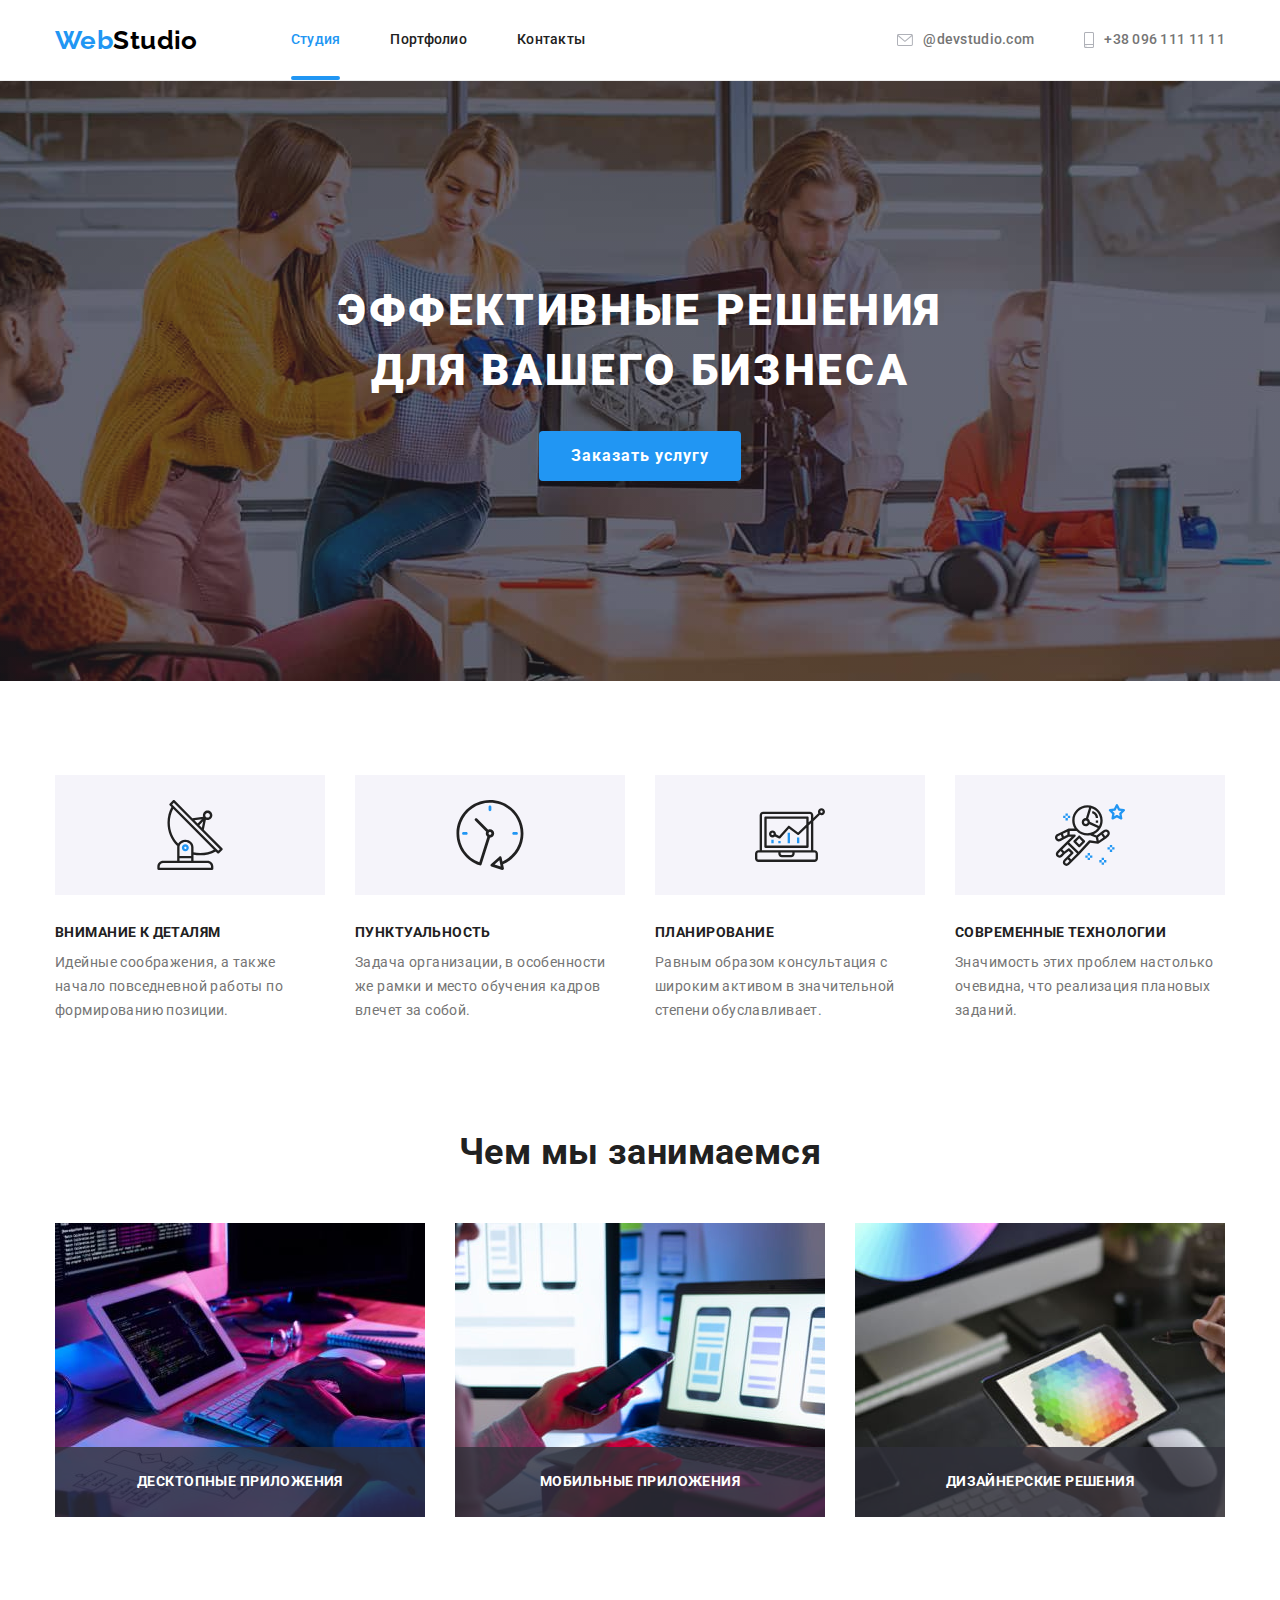
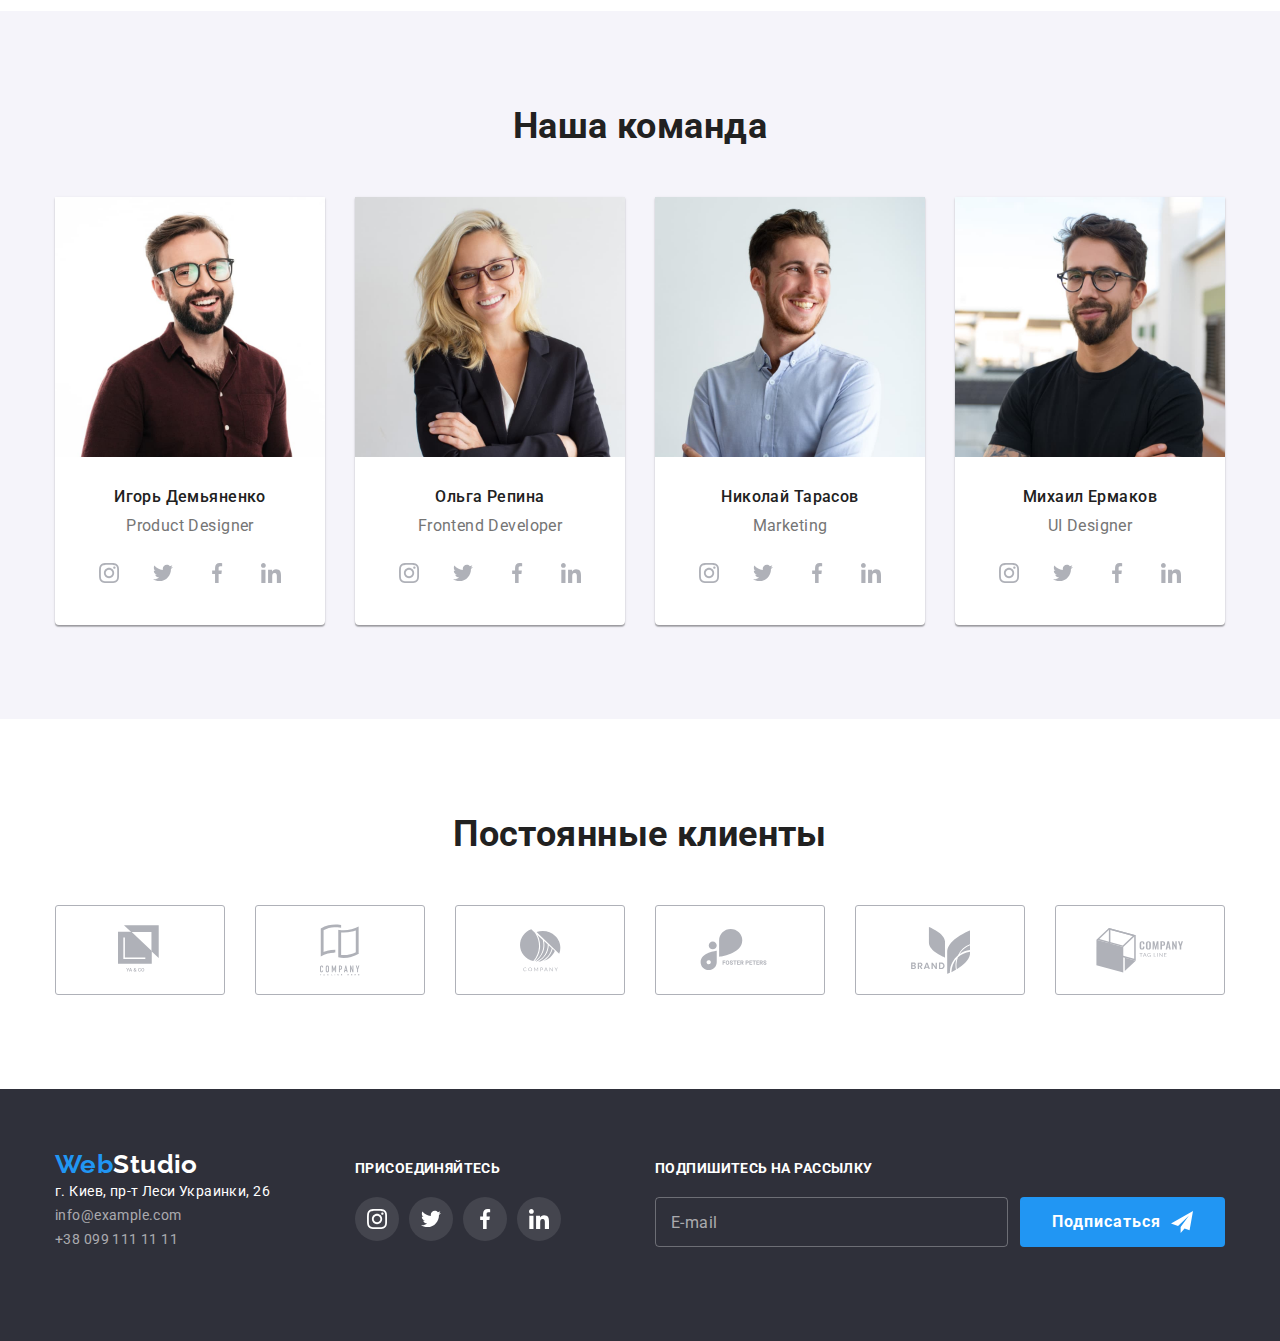
==== index.html @ 6a76e934 "Старт ДЗ-8" ====
<!DOCTYPE html>
<html lang="ru">
  <head>
    <meta charset="UTF-8" />
    <meta http-equiv="X-UA-Compatible" content="IE=edge" />
    <meta name="viewport" content="width=device-width, initial-scale=1.0" />

    <title>Студия</title>
    <link rel="stylesheet" href="https://cdnjs.cloudflare.com/ajax/libs/modern-normalize/1.0.0/modern-normalize.min.css" />
    <link rel="preconnect" href="https://fonts.gstatic.com" />
    <link
      href="https://fonts.googleapis.com/css2?family=Raleway:wght@700&family=Roboto:wght@400;500;700;900&display=swap"
      rel="stylesheet"
    />
    <link rel="stylesheet" href="./css/main.min.css"/>
  </head>
  <body>
    <header class="page-header">
      <div class="container">
        <a href="./" class="link logo page-header__logo"><span class="logo--color">Web</span>Studio</a>
        <nav>
          <ul class="list site-nav">
            <li class="site-nav__item current"><a href="./" class="link site-nav__link">Студия</a></li>
            <li class="site-nav__item"><a href="./portfolio.html" class="link site-nav__link">Портфолио</a></li>
            <li class="site-nav__item"><a href="" class="link site-nav__link">Контакты</a></li>
          </ul>
        </nav>
        <ul class="list address">
          <li class="address__item">
            <a href="mailto:info@devstudio.com" class="link address__link">
              <svg class="address__icon" width="16" height="12">
                <use href="./images/icons.svg#icon-envelope"></use>
              </svg>
              <span>@devstudio.com</span>
            </a>
          </li>
          <li class="address-item">
            <a href="tel:+380961111111" class="link address__link">
              <svg class="address__icon" width="10" height="16">
                <use href="./images/icons.svg#icon-smartphone"></use>
              </svg>
              <span>+38 096 111 11 11</span>
            </a>
          </li>
        </ul>
      </div>
    </header>

    <main>
      <!-- Герой -->
      <section class="hero">
        <div class="hero__overlay">
          <div class="container">
            <div class="hero__content">
              <h1 class="hero__title">Эффективные решения для вашего бизнеса</h1>
              <button type="button" class="btn" data-modal-open>Заказать услугу</button>
            </div>
          </div>
        </div>
      </section>

      <!-- Особенности -->
      <section class="section features">
        <div class="container">
          <h2 class="text-hidden">Особенности</h2>
          <ul class="list grid">
            <li class="features__item grid__item">
              <div class="features__blok">
                <svg width="70" height="70">
                  <use href="./images/icons.svg#icon-antenna"></use>
                </svg>
              </div>
              <h3 class="features__title">Внимание к деталям</h3>
              <p class="features__text">Идейные соображения, а также начало повседневной работы по формированию позиции.</p>
            </li>
            <li class="features__item grid__item">
              <div class="features__blok">
                <svg width="70" height="70">
                  <use href="./images/icons.svg#icon-clock"></use>
                </svg>
              </div>
              <h3 class="features__title">Пунктуальность</h3>
              <p class="features__text">Задача организации, в особенности же рамки и место обучения кадров влечет за собой.</p>
            </li>
            <li class="features__item grid__item">
              <div class="features__blok">
                <svg width="70" height="70">
                  <use href="./images/icons.svg#icon-diagram"></use>
                </svg>
              </div>
              <h3 class="features__title">Планирование</h3>
              <p class="features__text">Равным образом консультация с широким активом в значительной степени обуславливает.</p>
            </li>
            <li class="features__item grid__item">
              <div class="features__blok">
                <svg width="70" height="70">
                  <use href="./images/icons.svg#icon-astronaut"></use>
                </svg>
              </div>
              <h3 class="features__title">Современные технологии</h3>
              <p class="features__text">Значимость этих проблем настолько очевидна, что реализация плановых заданий.</p>
            </li>
          </ul>
        </div>
      </section>

      <!-- Деятельность -->
      <section class="section operation">
        <div class="container">
          <h2 class="title">Чем мы занимаемся</h2>
          <ul class="list grid">
            <li class="operation__item grid__item">
              <div class="operation__blok">
                <img src="./images/about/box1.jpg" alt="Компьютер." width="370" height="294" />
                <p class="operation__caption">Десктопные приложения</p>
              </div>
            </li>
            <li class="operation__item grid__item">
              <div class="operation__blok">
                <img src="./images/about/box2.jpg" alt="Смартфон" width="370" height="294" />
                <p class="operation__caption">Мобильные приложения</p>
              </div>
            </li>
            <li class="operation__item grid__item">
              <div class="operation__blok">
                <img src="./images/about/box3.jpg" alt="Планшет" width="370" height="294" />
                <p class="operation__caption">Дизайнерские решения</p>
              </div>
            </li>
          </ul>
        </div>
      </section>

      <!-- Наша команда -->
      <section class="section team">
        <div class="container">
          <h2 class="title">Наша команда</h2>
          <ul class="list grid">
            <li class="team__item grid__item">
              <img src="./images/photo/img1.jpg" class="team__img" alt="Дизайнер продукта" width="270" height="260" />
              <h3 class="team__name">Игорь Демьяненко</h3>
              <p class="team__text">Product Designer</p>
              <ul class="team-social__list list">
                <li>
                  <a href="" class="team-social__link">
                    <svg class="team-social__icon" width="20" height="20">
                      <use href="./images/icons.svg#icon-instagram"></use>
                    </svg>
                  </a>
                </li>
                <li>
                  <a href="" class="team-social__link">
                    <svg class="team-social__icon" width="20" height="20">
                      <use href="./images/icons.svg#icon-twitter"></use>
                    </svg>
                  </a>
                </li>
                <li>
                  <a href="" class="team-social__link">
                    <svg class="team-social__icon" width="20" height="20">
                      <use href="./images/icons.svg#icon-facebook"></use>
                    </svg>
                  </a>
                </li>
                <li>
                  <a href="" class="team-social__link">
                    <svg class="team-social__icon" width="20" height="20">
                      <use href="./images/icons.svg#icon-linkedin"></use>
                    </svg>
                  </a>
                </li>
              </ul>
            </li>
            <li class="team__item grid__item">
              <img src="./images/photo/img2.jpg" class="team__img" alt="Разработчик" width="270" height="260" />
              <h3 class="team__name">Ольга Репина</h3>
              <p class="team__text">Frontend Developer</p>
              <ul class="team-social__list list">
                <li>
                  <a href="" class="team-social__link">
                    <svg class="team-social__icon" width="20" height="20">
                      <use href="./images/icons.svg#icon-instagram"></use>
                    </svg>
                  </a>
                </li>
                <li>
                  <a href="" class="team-social__link">
                    <svg class="team-social__icon" width="20" height="20">
                      <use href="./images/icons.svg#icon-twitter"></use>
                    </svg>
                  </a>
                </li>
                <li>
                  <a href="" class="team-social__link">
                    <svg class="team-social__icon" width="20" height="20">
                      <use href="./images/icons.svg#icon-facebook"></use>
                    </svg>
                  </a>
                </li>
                <li>
                  <a href="" class="team-social__link">
                    <svg class="team-social__icon" width="20" height="20">
                      <use href="./images/icons.svg#icon-linkedin"></use>
                    </svg>
                  </a>
                </li>
              </ul>
            </li>
            <li class="team__item grid__item">
              <img src="./images/photo/img3.jpg" class="team__img" alt="Маркетолог" width="270" height="260" />
              <h3 class="team__name">Николай Тарасов</h3>
              <p class="team__text">Marketing</p>
              <ul class="team-social__list list">
                <li>
                  <a href="" class="team-social__link">
                    <svg class="team-social__icon" width="20" height="20">
                      <use href="./images/icons.svg#icon-instagram"></use>
                    </svg>
                  </a>
                </li>
                <li>
                  <a href="" class="team-social__link">
                    <svg class="team-social__icon" width="20" height="20">
                      <use href="./images/icons.svg#icon-twitter"></use>
                    </svg>
                  </a>
                </li>
                <li>
                  <a href="" class="team-social__link">
                    <svg class="team-social__icon" width="20" height="20">
                      <use href="./images/icons.svg#icon-facebook"></use>
                    </svg>
                  </a>
                </li>
                <li>
                  <a href="" class="team-social__link">
                    <svg class="team-social__icon" width="20" height="20">
                      <use href="./images/icons.svg#icon-linkedin"></use>
                    </svg>
                  </a>
                </li>
              </ul>
            </li>
            <li class="team__item grid__item">
              <img src="./images/photo/img4.jpg" class="team__img" alt="Конструктор пользовательского интерфейса" width="270" height="260" />
              <h3 class="team__name">Михаил Ермаков</h3>
              <p class="team__text">UI Designer</p>
              <ul class="team-social__list list">
                <li>
                  <a href="" class="team-social__link">
                    <svg class="team-social__icon" width="20" height="20">
                      <use href="./images/icons.svg#icon-instagram"></use>
                    </svg>
                  </a>
                </li>
                <li>
                  <a href="" class="team-social__link">
                    <svg class="team-social__icon" width="20" height="20">
                      <use href="./images/icons.svg#icon-twitter"></use>
                    </svg>
                  </a>
                </li>
                <li>
                  <a href="" class="team-social__link">
                    <svg class="team-social__icon" width="20" height="20">
                      <use href="./images/icons.svg#icon-facebook"></use>
                    </svg>
                  </a>
                </li>
                <li>
                  <a href="" class="team-social__link">
                    <svg class="team-social__icon" width="20" height="20">
                      <use href="./images/icons.svg#icon-linkedin"></use>
                    </svg>
                  </a>
                </li>
              </ul>
            </li>
          </ul>
        </div>
      </section>
    </main>

    <section class="section client">
      <div class="container">
        <h2 class="title">Постоянные клиенты</h2>
        <ul class="list grid">
          <li class="client__item grid__item">
            <a href="" class="link client__link">
              <svg class="client__icon" width="45" height="50">
                <use href="./images/icons.svg#icon-logo1"></use>
              </svg>
            </a>
          </li>
          <li class="client__item grid__item">
            <a href="" class="link client__link">
              <svg class="client__icon" width="40" height="52">
                <use href="./images/icons.svg#icon-logo2"></use>
              </svg>
            </a>
          </li>
          <li class="client__item grid__item">
            <a href="" class="link client__link">
              <svg class="client__icon" width="41" height="43">
                <use href="./images/icons.svg#icon-logo3"></use>
              </svg>
            </a>
          </li>
          <li class="client__item grid__item">
            <a href="" class="link client__link">
              <svg class="client__icon" width="80" height="42">
                <use href="./images/icons.svg#icon-logo4"></use>
              </svg>
            </a>
          </li>
          <li class="client__item grid__item">
            <a href="" class="link client__link">
              <svg class="client__icon" width="59" height="47">
                <use href="./images/icons.svg#icon-logo5"></use>
              </svg>
            </a>
          </li>
          <li class="client__item grid__item">
            <a href="" class="link client__link">
              <svg class="client__icon" width="88" height="45">
                <use href="./images/icons.svg#icon-logo6"></use>
              </svg>
            </a>
          </li>
        </ul>
      </div>
    </section>

    <footer class="page-footer">
      <div class="container">
        <div class="requisites">
          <a href="./" class="link logo page-footer__logo"><span class="logo--color">Web</span>Studio</a>
          <address>
            <ul class="list">
              <li>
                <a href="https://goo.gl/maps/fyFfX9XR5Mxzys699" class="link requisites__link" target="_blank" rel="noreferrer noopener"
                  >г. Киев, пр-т Леси Украинки, 26
                </a>
              </li>
              <li><a href="mailto:info@example.com" class="link contacts-link">info@example.com</a></li>
              <li><a href="tel:+380991111111" class="link contacts-link">+38 099 111 11 11</a></li>
            </ul>
          </address>
        </div>

        <div class="social">
          <p class="page-footer__title">присоединяйтесь</p>
          <ul class="social__list list">
            <li class="social__item">
              <a href="" class="social__link">
                <svg class="social__icon" width="20" height="20">
                  <use href="./images/icons.svg#icon-instagram"></use>
                </svg>
              </a>
            </li>
            <li class="social__item">
              <a href="" class="social__link">
                <svg class="social__icon" width="20" height="20">
                  <use href="./images/icons.svg#icon-twitter"></use>
                </svg>
              </a>
            </li>
            <li class="social__item">
              <a href="" class="social__link">
                <svg class="social__icon" width="20" height="20">
                  <use href="./images/icons.svg#icon-facebook"></use>
                </svg>
              </a>
            </li>
            <li class="social__item">
              <a href="" class="social__link">
                <svg class="social__icon" width="20" height="20">
                  <use href="./images/icons.svg#icon-linkedin"></use>
                </svg>
              </a>
            </li>
          </ul>
        </div>

        <div class="mailing__blok">
          <p class="page-footer__title">Подпишитесь на рассылку</p>
          <form class="mailing__form">
            <input type="email" class="filed-mail" name="mailing_mail" placeholder="E-mail" required />
            <button type="submit" class="btn">
              <span>Подписаться</span>
              <svg class="mailing__icon" width="24" height="24">
                <use href="./images/icons.svg#icon-send"></use>
              </svg>
            </button>
          </form>
        </div>
      </div>
    </footer>

    <!-- modal window -->
    <div class="backdrop is-hidden" data-modal>
      <div class="order-modal">
        <button type="button" class="close-btn" data-modal-close aria-label="кнопка закрыть окно">
          <svg class="close-btn__icon" width="18" height="18">
            <use href="./images/icons.svg#icon-close"></use>
          </svg>
        </button>
        <form class="user-data-form">
          <p class="order-modal__title">Оставьте свои данные, мы вам перезвоним</p>
          <div class="order-modal__filed">
            <label for="user_name">Имя</label>
            <input type="text" id="user_name" name="user_name" />
            <svg class="order-modal__icon" width="18" height="18">
              <use href="./images/icons.svg#icon-person"></use>
            </svg>
          </div>

          <div class="order-modal__filed">
            <label for="user_tel">Телефон</label>
            <input type="tel" id="user_tel" name="user_tel" required />
            <svg class="order-modal__icon" width="18" height="18">
              <use href="./images/icons.svg#icon-phone"></use>
            </svg>
          </div>

          <div class="order-modal__filed">
            <label for="user_mail">Почта</label>
            <input type="email" id="user_mail" name="user_mail" />
            <svg class="order-modal__icon" width="18" height="18">
              <use href="./images/icons.svg#icon-email"></use>
            </svg>
          </div>

          <div class="order-modal__filed">
            <label for="comment">Комментарий</label>
            <textarea class="order-modal__comment" name="comment" placeholder="Введите текст" id="comment" cols="" rows="5"></textarea>
          </div>

          <div class="order-modal__check">
            <label>
              <input type="checkbox" class="order-modal_checkbox" name="pact" />
              <span class="check-icon"></span>
              Соглашаюсь с рассылкой и принимаю <a href="javascript:void(0)" class="accord">Условия договора</a>
            </label>
          </div>

          <button type="submit" class="btn">Отправить</button>
        </form>
      </div>
    </div>

    <script src="./js/modal.js"></script>
    <script src="./js/submit-user-data.js"></script>
  </body>
</html>
---- css/main.min.css ----
:root{--grid-item: 1;--timing-function: cubic-bezier(0.4, 0, 0.2, 1)}h1,h2,h3,h4,h5,h6,p{margin-top:0}img{display:block;max-width:100%;height:auto}body{font-family:Roboto,sans-serif;font-size:14px;background-color:white;color:#212121;letter-spacing:0.03em}textarea{resize:none}.link{font-style:normal;text-decoration:none}.list{list-style:none;margin:0;padding:0}.container{width:1200px;padding:0 15px;margin:0 auto}.section{padding:94px 0}.title{font-weight:700;font-size:36px;line-height:1.17;text-align:center;margin-bottom:50px}.text-hidden{position:absolute !important;clip:rect(1px 1px 1px 1px);clip:rect(1px, 1px, 1px, 1px);padding:0 !important;border:0 !important;height:1px !important;width:1px !important;overflow:hidden}.logo{font-family:Raleway;font-weight:700;font-size:26px;line-height:1.19}.logo--color{color:#2196f3}.grid{display:-webkit-box;display:-ms-flexbox;display:flex;-ms-flex-wrap:wrap;flex-wrap:wrap;margin-left:-30px;margin-top:-30px}.grid__item{-ms-flex-preferred-size:calc((100% - 30px * var(--grid-item)) / var(--grid-item));flex-basis:calc((100% - 30px * var(--grid-item)) / var(--grid-item));margin-left:30px;margin-top:30px}.btn{min-width:200px;font-family:inherit;font-weight:700;font-size:16px;line-height:1.87;-webkit-box-align:center;-ms-flex-align:center;align-items:center;letter-spacing:0.06em;color:white;padding:10px 32px;background:#2196f3;border-radius:4px;border:none;-webkit-transition-property:background-color, cursor;transition-property:background-color, cursor;-webkit-transition-duration:250ms;transition-duration:250ms;-webkit-transition-timing-function:var(--timing-function);transition-timing-function:var(--timing-function)}.btn:hover{background-color:#188ce8;cursor:pointer}.page-header{display:-webkit-box;display:-ms-flexbox;display:flex;border-bottom:1px solid #ececec}.page-header .container{display:-webkit-box;display:-ms-flexbox;display:flex;-webkit-box-pack:start;-ms-flex-pack:start;justify-content:flex-start;-webkit-box-align:center;-ms-flex-align:center;align-items:center}.page-header__logo{color:black}.site-nav{display:-webkit-box;display:-ms-flexbox;display:flex;-webkit-box-align:center;-ms-flex-align:center;align-items:center;margin-left:93px;height:80px}.site-nav .site-nav__item:not(:last-child){margin-right:50px}.site-nav__link{display:block;padding-top:7px;padding-bottom:7px;font-weight:500;line-height:1.14;letter-spacing:0.02em;color:inherit;-webkit-transition-property:color;transition-property:color;-webkit-transition-duration:250ms;transition-duration:250ms;-webkit-transition-timing-function:var(--timing-function);transition-timing-function:var(--timing-function)}.site-nav__link:hover,.site-nav__link:focus{color:#2196f3}.current{display:-webkit-box;display:-ms-flexbox;display:flex;-webkit-box-orient:vertical;-webkit-box-direction:normal;-ms-flex-direction:column;flex-direction:column;-webkit-box-pack:center;-ms-flex-pack:center;justify-content:center;position:relative;color:#2196f3;height:100%}.current::after{content:'';position:absolute;bottom:0;height:4px;width:100%;border:solid 2px #2196f3;border-radius:2px}.address{display:-webkit-box;display:-ms-flexbox;display:flex;margin-left:auto}.address__item:not(:last-child){margin-right:50px}.address__link{display:-webkit-box;display:-ms-flexbox;display:flex;-webkit-box-align:center;-ms-flex-align:center;align-items:center;padding-top:7px;padding-bottom:7px;color:#757575;font-weight:500;line-height:1.14;letter-spacing:0.02em;-webkit-transition-property:color;transition-property:color;-webkit-transition-duration:250ms;transition-duration:250ms;-webkit-transition-timing-function:var(--timing-function);transition-timing-function:var(--timing-function)}.address__link:hover,.address__link:focus{color:#2196f3}.address__icon{margin-right:10px;fill:#afb1b8;-webkit-transition-property:fill;transition-property:fill;-webkit-transition-duration:250ms;transition-duration:250ms;-webkit-transition-timing-function:var(--timing-function);transition-timing-function:var(--timing-function)}.address__link:hover .address__icon,.address__link:focus .address__icon{fill:#2196f3}.page-footer{background-color:#2f303a;height:252px}.page-footer .container{display:-webkit-box;display:-ms-flexbox;display:flex;-webkit-box-pack:justify;-ms-flex-pack:justify;justify-content:space-between}.page-footer__logo{color:white;margin-bottom:20px}.page-footer__title{font-weight:bold;font-size:14px;line-height:1.14;text-transform:uppercase;margin-bottom:20px;color:#ffffff}.requisites{padding-top:60px;width:calc((50% - 45px) / 2)}.requisites__link{line-height:1.71;color:white;-webkit-transition-property:color;transition-property:color;-webkit-transition-duration:250ms;transition-duration:250ms;-webkit-transition-timing-function:var(--timing-function);transition-timing-function:var(--timing-function)}.requisites__link:hover,.requisites__link:focus{color:#2196f3}.contacts-link{line-height:1.71;color:rgba(255,255,255,0.6);margin-top:9px;-webkit-transition-property:color;transition-property:color;-webkit-transition-duration:250ms;transition-duration:250ms;-webkit-transition-timing-function:var(--timing-function);transition-timing-function:var(--timing-function)}.contacts-link:hover,.contacts-link:focus{color:#2196f3}.social{padding-top:72px;width:calc((50% - 45px) / 2)}.social__list{display:-webkit-box;display:-ms-flexbox;display:flex}.social__list .social__item:not(:last-child){margin-right:10px}.social__link{display:-webkit-box;display:-ms-flexbox;display:flex;-webkit-box-pack:center;-ms-flex-pack:center;justify-content:center;-webkit-box-align:center;-ms-flex-align:center;align-items:center;width:44px;height:44px;background-color:rgba(255,255,255,0.1);background-repeat:no-repeat;background-position:center;border-radius:50%;-webkit-transition-property:background-color;transition-property:background-color;-webkit-transition-duration:250ms;transition-duration:250ms;-webkit-transition-timing-function:var(--timing-function);transition-timing-function:var(--timing-function)}.social__link:hover,.social__link:focus{background-color:#2196f3}.social__icon{fill:white}.mailing__blok{padding-top:72px;width:calc(50% - 15px)}.filed-mail{width:358px;height:50px;margin-right:12px;background-color:var(--bgc-dark);color:white;padding:15px;font-size:16px;line-height:1.25;letter-spacing:0.03em;border:1px solid rgba(255,255,255,0.3);border-radius:4px}.filed-mail::-webkit-input-placeholder{padding-top:15px;padding-bottom:15px;font-size:16px;line-height:1.25;letter-spacing:0.03em;color:rgba(255,255,255,0.6)}.filed-mail:-ms-input-placeholder{padding-top:15px;padding-bottom:15px;font-size:16px;line-height:1.25;letter-spacing:0.03em;color:rgba(255,255,255,0.6)}.filed-mail::-ms-input-placeholder{padding-top:15px;padding-bottom:15px;font-size:16px;line-height:1.25;letter-spacing:0.03em;color:rgba(255,255,255,0.6)}.filed-mail::placeholder{padding-top:15px;padding-bottom:15px;font-size:16px;line-height:1.25;letter-spacing:0.03em;color:rgba(255,255,255,0.6)}.mailing__form{display:-webkit-box;display:-ms-flexbox;display:flex;-webkit-box-orient:horizontal;-webkit-box-direction:normal;-ms-flex-direction:row;flex-direction:row}.mailing__form button{display:-webkit-box;display:-ms-flexbox;display:flex;-webkit-box-align:center;-ms-flex-align:center;align-items:center}.mailing__icon{margin-left:10px}.hero{text-align:center;background-color:#afb1b8;background-image:-webkit-gradient(linear, left top, right top, from(rgba(47,48,58,0.4)), to(rgba(47,48,58,0.4)));background-image:linear-gradient(to right, rgba(47,48,58,0.4), rgba(47,48,58,0.4))}.hero__overlay{display:-webkit-box;display:-ms-flexbox;display:flex;-webkit-box-align:center;-ms-flex-align:center;align-items:center;max-width:1600px;height:600px;margin-left:auto;margin-right:auto;background-image:-webkit-gradient(linear, left top, right top, from(rgba(47,48,58,0.4)), to(rgba(47,48,58,0.4))),url(../images/bg/hero-bg.jpg);background-image:linear-gradient(to right, rgba(47,48,58,0.4), rgba(47,48,58,0.4)),url(../images/bg/hero-bg.jpg);background-repeat:no-repeat;background-position:center;background-size:cover}.hero__overlay .container{display:-webkit-box;display:-ms-flexbox;display:flex;-webkit-box-pack:center;-ms-flex-pack:center;justify-content:center}.hero__content{width:calc(100% / 12 * 7)}.hero__title{margin-top:0;margin-bottom:30px;font-weight:900;font-size:44px;line-height:1.36;letter-spacing:0.06em;text-transform:uppercase;color:white}.backdrop{position:fixed;top:0;left:0;opacity:1;width:100vw;height:100vh;background-color:rgba(0,0,0,0.2);-webkit-transition-property:opacity;transition-property:opacity;-webkit-transition-duration:300ms;transition-duration:300ms;-webkit-transition-timing-function:linear;transition-timing-function:linear}.order-modal{position:absolute;top:50%;left:50%;min-width:528px;min-height:581px;-webkit-transform:scale(1) translate(-50%, -50%);transform:scale(1) translate(-50%, -50%);background-color:white;-webkit-box-shadow:0px 1px 3px rgba(0,0,0,0.12),0px 1px 1px rgba(0,0,0,0.14),0px 2px 1px rgba(0,0,0,0.2);box-shadow:0px 1px 3px rgba(0,0,0,0.12),0px 1px 1px rgba(0,0,0,0.14),0px 2px 1px rgba(0,0,0,0.2);border-radius:4px;-webkit-transition-property:-webkit-transform;transition-property:-webkit-transform;transition-property:transform;transition-property:transform, -webkit-transform;-webkit-transition-duration:300ms;transition-duration:300ms;-webkit-transition-timing-function:linear;transition-timing-function:linear}.is-hidden{opacity:0;pointer-events:none;-webkit-transition-property:opacity;transition-property:opacity;-webkit-transition-duration:300ms;transition-duration:300ms;-webkit-transition-timing-function:linear;transition-timing-function:linear}.is-hidden .order-modal{-webkit-transform:scale(0);transform:scale(0);-webkit-transition-property:-webkit-transform;transition-property:-webkit-transform;transition-property:transform;transition-property:transform, -webkit-transform;-webkit-transition-duration:300ms;transition-duration:300ms;-webkit-transition-timing-function:linear;transition-timing-function:linear}.close-btn{display:-webkit-box;display:-ms-flexbox;display:flex;-webkit-box-pack:center;-ms-flex-pack:center;justify-content:center;-webkit-box-align:center;-ms-flex-align:center;align-items:center;position:absolute;top:8px;right:8px;width:30px;height:30px;padding:0;background-color:white;border:1px solid rgba(0,0,0,0.1);border-radius:50%;-webkit-transition-property:border-color;transition-property:border-color;-webkit-transition-duration:250ms;transition-duration:250ms;-webkit-transition-timing-function:var(--timing-function);transition-timing-function:var(--timing-function)}.close-btn{display:-webkit-box;display:-ms-flexbox;display:flex;-webkit-box-pack:center;-ms-flex-pack:center;justify-content:center;-webkit-box-align:center;-ms-flex-align:center;align-items:center;position:absolute;top:8px;right:8px;width:30px;height:30px;padding:0;background-color:white;border:1px solid rgba(0,0,0,0.1);border-radius:50%;-webkit-transition-property:border-color;transition-property:border-color;-webkit-transition-duration:250ms;transition-duration:250ms;-webkit-transition-timing-function:var(--timing-function);transition-timing-function:var(--timing-function)}.close-btn:hover .close-btn__icon{fill:#2196f3}.user-data-form{display:-webkit-inline-box;display:-ms-inline-flexbox;display:inline-flex;-webkit-box-orient:vertical;-webkit-box-direction:normal;-ms-flex-direction:column;flex-direction:column;padding:40px}.user-data-form label{font-size:12px;line-height:1.16;letter-spacing:0.01em;color:#757575}.order-modal__title{font-weight:700;font-size:20px;line-height:1.15;text-align:center;letter-spacing:0.03em;margin-bottom:12px}.order-modal__icon{position:absolute;left:12px;bottom:11px;-webkit-transition-property:fill;transition-property:fill;-webkit-transition-duration:250ms;transition-duration:250ms;-webkit-transition-timing-function:var(--timing-function);transition-timing-function:var(--timing-function)}.order-modal__filed{display:-webkit-box;display:-ms-flexbox;display:flex;-webkit-box-orient:vertical;-webkit-box-direction:normal;-ms-flex-direction:column;flex-direction:column;position:relative;margin-bottom:10px}.order-modal__filed label{margin-bottom:4px}.order-modal__filed input{display:-webkit-box;display:-ms-flexbox;display:flex;-webkit-box-align:center;-ms-flex-align:center;align-items:center;height:40px;padding-left:42px;font-size:16px;line-height:1.25;letter-spacing:0.03em;border:1px solid rgba(33,33,33,0.2);border-radius:4px;-webkit-transition-property:border;transition-property:border;-webkit-transition-duration:250ms;transition-duration:250ms;-webkit-transition-timing-function:var(--timing-function);transition-timing-function:var(--timing-function)}.order-modal__filed input:focus{border-color:#2196f3;outline:none}.order-modal__comment{padding:12px 16px;font-size:16px;line-height:1.25;letter-spacing:0.03em;border:1px solid rgba(33,33,33,0.2);border-radius:4px}.order-modal__comment:focus{border-color:#2196f3;outline:none}.order-modal__comment::-webkit-input-placeholder{font-size:14px;line-height:1.14;letter-spacing:0.01em;color:rgba(117,117,117,0.5)}.order-modal__comment:-ms-input-placeholder{font-size:14px;line-height:1.14;letter-spacing:0.01em;color:rgba(117,117,117,0.5)}.order-modal__comment::-ms-input-placeholder{font-size:14px;line-height:1.14;letter-spacing:0.01em;color:rgba(117,117,117,0.5)}.order-modal__comment::placeholder{font-size:14px;line-height:1.14;letter-spacing:0.01em;color:rgba(117,117,117,0.5)}.user-data-form input:focus+.order-modal__icon{fill:#2196f3}.order-modal__check label{display:-webkit-box;display:-ms-flexbox;display:flex;-webkit-box-align:center;-ms-flex-align:center;align-items:center;-webkit-box-pack:center;-ms-flex-pack:center;justify-content:center;font-size:14px;line-height:1.71;letter-spacing:0.03em}.order-modal_checkbox{appearance:none;-webkit-appearance:none;-moz-appearance:none;position:absolute}.check-icon{display:inline-block;width:16px;height:15px;margin-right:8px;border:2px solid #212121;border-radius:2px;background-color:white;background-image:url();-webkit-transition-property:border, background-color, background-image;transition-property:border, background-color, background-image;-webkit-transition-duration:250ms;transition-duration:250ms;-webkit-transition-timing-function:var(--timing-function);transition-timing-function:var(--timing-function)}.order-modal_checkbox:checked+.check-icon{border:none;background-color:#2196f3;background-image:url(../images/icons/check.svg)}.accord{margin-left:4px;color:#2196f3}.user-data-form .btn{margin-left:auto;margin-right:auto}.features__item{--grid-item: 4}.features__blok{display:-webkit-box;display:-ms-flexbox;display:flex;-webkit-box-pack:center;-ms-flex-pack:center;justify-content:center;-webkit-box-align:center;-ms-flex-align:center;align-items:center;height:120px;margin-bottom:30px;background-color:#f5f4fa}.features__title{font-weight:700;font-size:14px;line-height:1.14;text-transform:uppercase;margin-bottom:10px}.features__text{line-height:1.71;color:#757575}.section.features{padding-bottom:0}.operation__item{--grid-item: 3}.operation__blok{position:relative}.operation__caption{width:100%;height:70px;position:absolute;bottom:0;margin-bottom:0;display:-webkit-box;display:-ms-flexbox;display:flex;-webkit-box-pack:center;-ms-flex-pack:center;justify-content:center;-webkit-box-align:center;-ms-flex-align:center;align-items:center;background-color:rgba(47,48,58,0.8);font-weight:700;font-size:14px;line-height:1.14;letter-spacing:0.03em;text-transform:uppercase;color:white}.team{background-color:#f5f4fa}.team__item{--grid-item: 4;text-align:center;padding-bottom:30px;background-color:white;-webkit-box-shadow:0px 1px 3px rgba(0,0,0,0.12),0px 1px 1px rgba(0,0,0,0.14),0px 2px 1px rgba(0,0,0,0.2);box-shadow:0px 1px 3px rgba(0,0,0,0.12),0px 1px 1px rgba(0,0,0,0.14),0px 2px 1px rgba(0,0,0,0.2);border-radius:0px 0px 4px 4px}.team__img{margin-bottom:30px}.team__name{font-weight:500;font-size:16px;line-height:1.19;margin-bottom:10px}.team__text{font-size:16px;line-height:1.19;color:#757575;margin-bottom:16px}.team-social__list{display:-webkit-box;display:-ms-flexbox;display:flex;-webkit-box-pack:justify;-ms-flex-pack:justify;justify-content:space-between;padding-left:32px;padding-right:32px}.team-social__link{display:-webkit-box;display:-ms-flexbox;display:flex;-webkit-box-pack:center;-ms-flex-pack:center;justify-content:center;-webkit-box-align:center;-ms-flex-align:center;align-items:center;width:44px;height:44px;border-radius:50%;-webkit-transition-property:background-color;transition-property:background-color;-webkit-transition-duration:250ms;transition-duration:250ms;-webkit-transition-timing-function:var(--timing-function);transition-timing-function:var(--timing-function)}.team-social__link:hover,.team-social__link:focus{background-color:#2196f3}.team-social__icon{fill:#afb1b8;-webkit-transition-property:fill;transition-property:fill;-webkit-transition-duration:250ms;transition-duration:250ms;-webkit-transition-timing-function:var(--timing-function);transition-timing-function:var(--timing-function)}.team-social__link:hover .team-social__icon,.team-social__link:focus .team-social__icon{fill:white}.client__item{--grid-item: 6}.client__link{display:-webkit-box;display:-ms-flexbox;display:flex;-webkit-box-pack:center;-ms-flex-pack:center;justify-content:center;-webkit-box-align:center;-ms-flex-align:center;align-items:center;width:170px;height:90px;border:1px solid #afb1b8;border-radius:3px;-webkit-transition-property:border-color;transition-property:border-color;-webkit-transition-duration:250ms;transition-duration:250ms;-webkit-transition-timing-function:var(--timing-function);transition-timing-function:var(--timing-function)}.client__link:hover{border-color:#2196f3}.client__icon{fill:#afb1b8;-webkit-transition-property:fill;transition-property:fill;-webkit-transition-duration:250ms;transition-duration:250ms;-webkit-transition-timing-function:var(--timing-function);transition-timing-function:var(--timing-function)}.client__link:hover .client__icon{fill:#2196f3}.project__item{--grid-item: 3;border-bottom:1px solid #eeeeee}.project__face{position:relative;overflow:hidden}.project__overlay{position:absolute;height:294px;display:-webkit-box;display:-ms-flexbox;display:flex;-webkit-box-align:center;-ms-flex-align:center;align-items:center;background-color:rgba(33,150,243,0.9);padding-left:24px;padding-right:24px;font-size:18px;line-height:1.6;color:white;-webkit-transition-property:-webkit-transform;transition-property:-webkit-transform;transition-property:transform;transition-property:transform, -webkit-transform;-webkit-transition-duration:400ms;transition-duration:400ms;-webkit-transition-timing-function:linear;transition-timing-function:linear}.show-overlay:hover .project__overlay{-webkit-transform:translateY(-100%);transform:translateY(-100%)}.project__text{padding:0 24px;margin-top:20px}.project__name{font-weight:700;font-size:18px;line-height:2;letter-spacing:0.06em;color:#212121;margin-bottom:4px}.project__caption{font-size:16px;line-height:1.87;color:#757575;margin-bottom:0}.project__link{display:block;padding-bottom:20px;-webkit-transition-property:-webkit-box-shadow;transition-property:-webkit-box-shadow;transition-property:box-shadow;transition-property:box-shadow, -webkit-box-shadow;-webkit-transition-duration:250ms;transition-duration:250ms;-webkit-transition-timing-function:var(--timing-function);transition-timing-function:var(--timing-function)}.project__link:hover,.project__link:focus{-webkit-box-shadow:0px 1px 1px rgba(0,0,0,0.12),0px 4px 4px rgba(0,0,0,0.06),1px 4px 6px rgba(0,0,0,0.16);box-shadow:0px 1px 1px rgba(0,0,0,0.12),0px 4px 4px rgba(0,0,0,0.06),1px 4px 6px rgba(0,0,0,0.16)}.buttons-block{display:-webkit-box;display:-ms-flexbox;display:flex;-webkit-box-pack:center;-ms-flex-pack:center;justify-content:center;margin-bottom:50px}.buttons-block>li:last-child .button{margin-right:0}.button{background-color:#f5f4fa;border-radius:4px;border:none;padding:6px 22px;font-family:inherit;font-weight:500;font-size:16px;line-height:1.62;letter-spacing:0.03em;margin-right:8px;-webkit-transition-property:background-color, cursor, color, -webkit-box-shadow;transition-property:background-color, cursor, color, -webkit-box-shadow;transition-property:background-color, cursor, color, box-shadow;transition-property:background-color, cursor, color, box-shadow, -webkit-box-shadow;-webkit-transition-duration:250ms;transition-duration:250ms;-webkit-transition-timing-function:var(--timing-function);transition-timing-function:var(--timing-function)}.button:hover,.button:focus{cursor:pointer;background-color:#2196f3;color:white;-webkit-box-shadow:0px 3px 1px rgba(0,0,0,0.1),0px 1px 2px rgba(0,0,0,0.08),0px 2px 2px rgba(0,0,0,0.12);box-shadow:0px 3px 1px rgba(0,0,0,0.1),0px 1px 2px rgba(0,0,0,0.08),0px 2px 2px rgba(0,0,0,0.12)}
/*# sourceMappingURL=main.min.css.map */
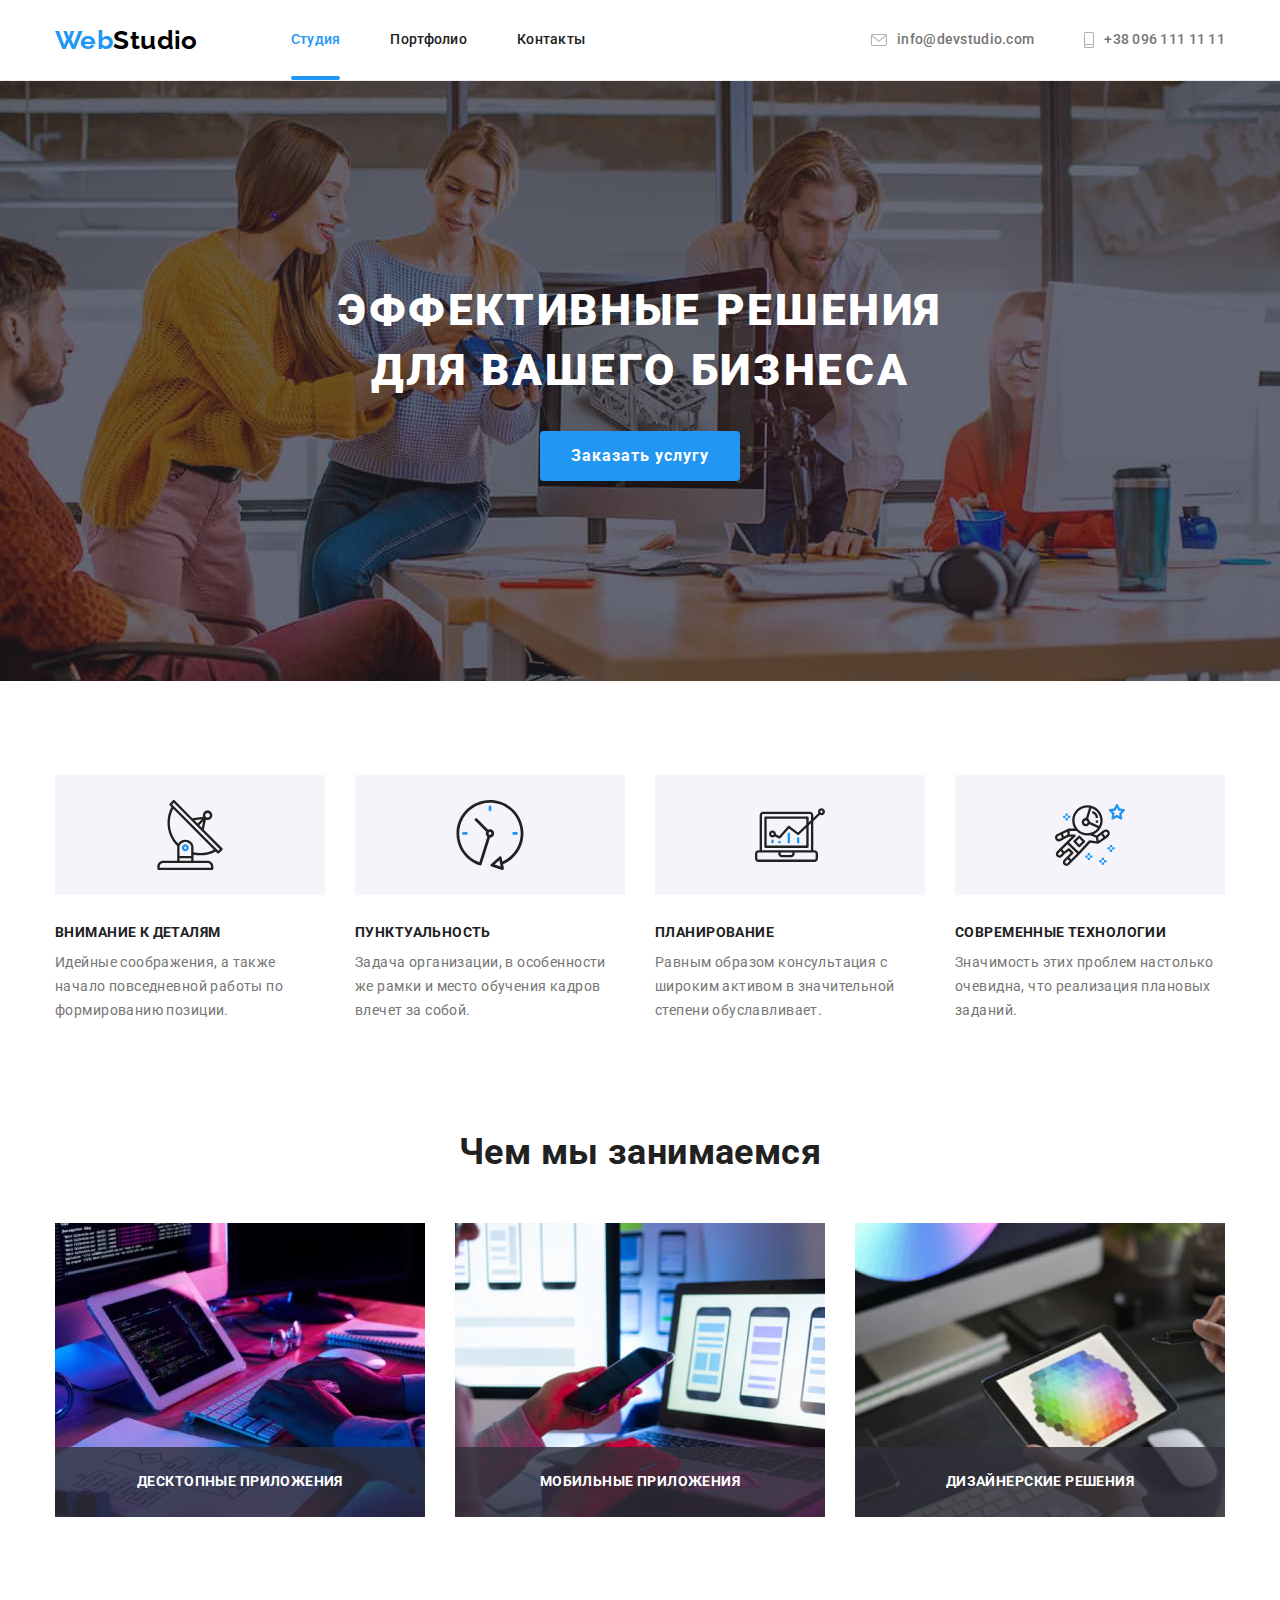
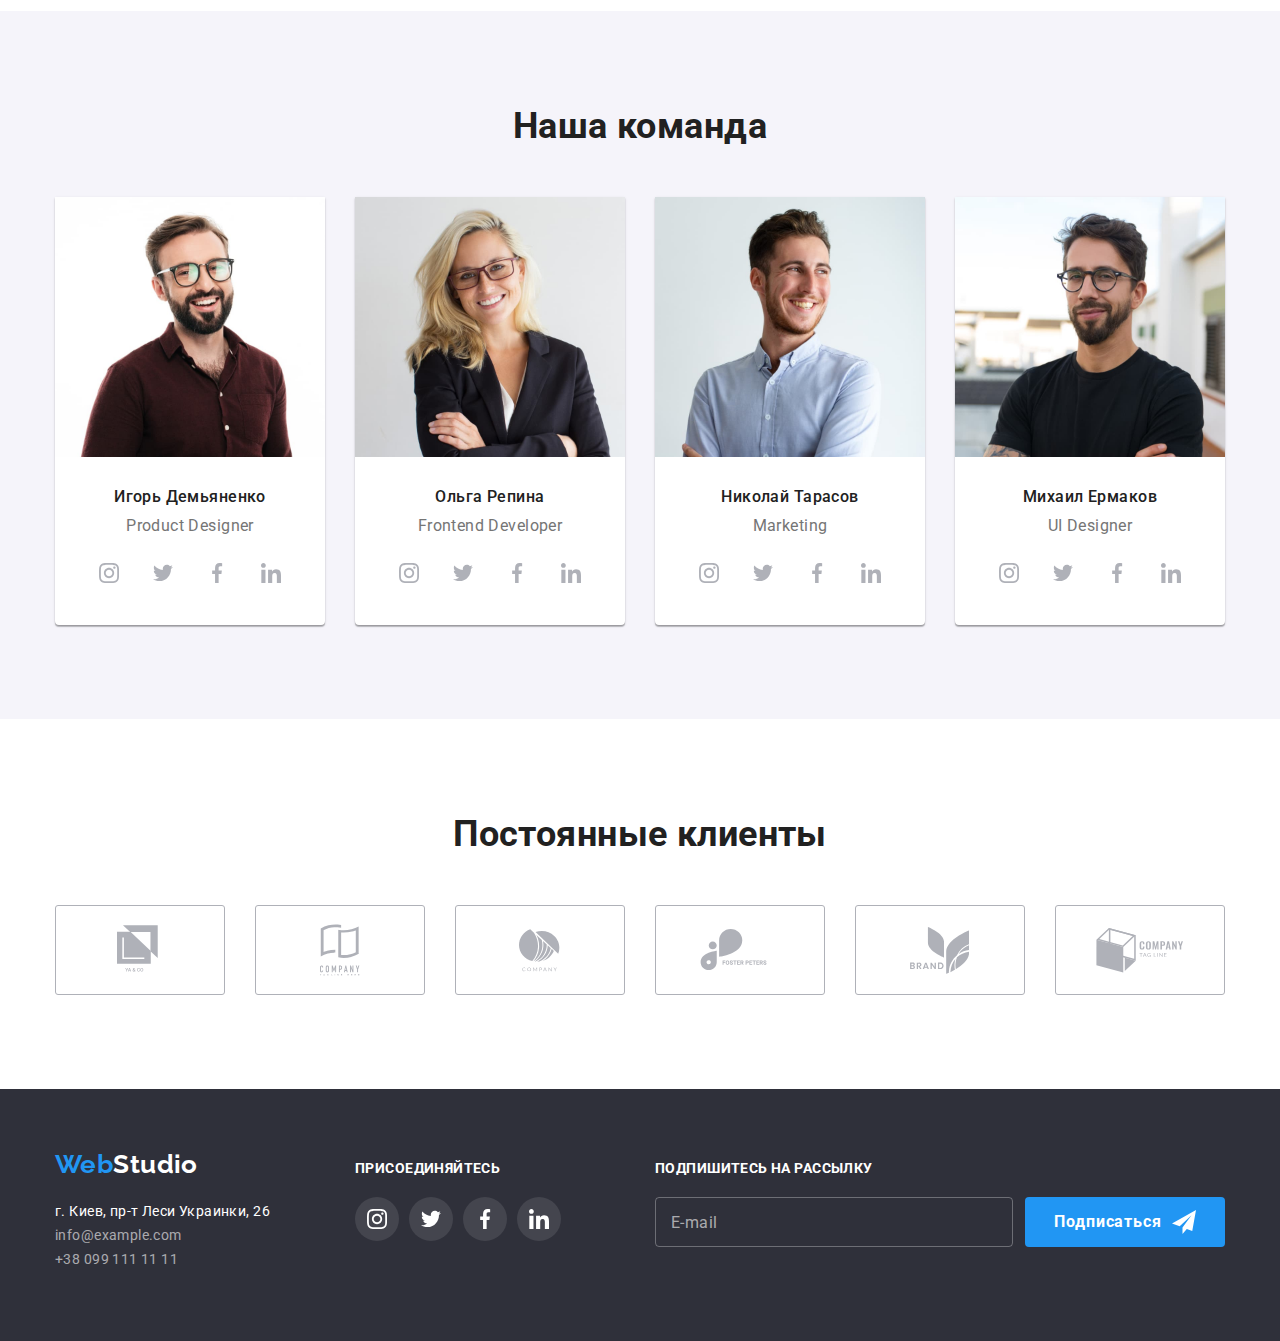
==== commit 1da82fae: "Финиш ДЗ-8" ====
--- a/index.html
+++ b/index.html
@@ -12,30 +12,35 @@
       href="https://fonts.googleapis.com/css2?family=Raleway:wght@700&family=Roboto:wght@400;500;700;900&display=swap"
       rel="stylesheet"
     />
-    <link rel="stylesheet" href="./css/main.min.css"/>
+    <link rel="stylesheet" href="./css/main.min.css" />
   </head>
   <body>
-    <header class="page-header">
+    <header class="page-header" data-header>
       <div class="container">
-        <a href="./" class="link logo page-header__logo"><span class="logo--color">Web</span>Studio</a>
-        <nav>
+        <a href="./" class="link logo page-header__logo hidden-itm show-itm" data-logo><span class="logo--color">Web</span>Studio</a>
+        <button type="button" class="close-btn hidden-itm" data-btn-close data-menu-close aria-label="кнопка закрыть окно">
+          <svg class="close-btn__icon" width="40" height="40">
+            <use href="./images/icons.svg#icon-close"></use>
+          </svg>
+        </button>
+        <nav class="nav hidden-itm" data-nav>
           <ul class="list site-nav">
             <li class="site-nav__item current"><a href="./" class="link site-nav__link">Студия</a></li>
             <li class="site-nav__item"><a href="./portfolio.html" class="link site-nav__link">Портфолио</a></li>
             <li class="site-nav__item"><a href="" class="link site-nav__link">Контакты</a></li>
           </ul>
         </nav>
-        <ul class="list address">
+        <ul class="list address hidden-itm" data-address>
           <li class="address__item">
-            <a href="mailto:info@devstudio.com" class="link address__link">
+            <a href="mailto:info@devstudio.com" class="link address__link address__mail">
               <svg class="address__icon" width="16" height="12">
                 <use href="./images/icons.svg#icon-envelope"></use>
               </svg>
-              <span>@devstudio.com</span>
+              <span>info@devstudio.com</span>
             </a>
           </li>
           <li class="address-item">
-            <a href="tel:+380961111111" class="link address__link">
+            <a href="tel:+380961111111" class="link address__link address__tel">
               <svg class="address__icon" width="10" height="16">
                 <use href="./images/icons.svg#icon-smartphone"></use>
               </svg>
@@ -43,6 +48,26 @@
             </a>
           </li>
         </ul>
+        <ul class="list page-header__soc hidden-itm" data-soc>
+         <li class="page-header__item">
+           <a href="" class="link page-header__link">Instagram</a>
+         </li>
+         <li class="page-header__item">
+           <a href="" class="link page-header__link">Twitter</a>
+         </li>
+         <li class="page-header__item">
+           <a href="" class="link page-header__link">Facebook</a>
+         </li>
+         <li class="page-header__item">
+           <a href="" class="link page-header__link">LinkedIn</a>
+         </li>
+        </ul>
+          
+        <button type="button" class="page-header__btn hidden-itm show-itm" data-btn-menu data-menu-open aria-label="кнопка открыть окно меню">
+          <svg class="page-header__icon" width="40" height="40">
+            <use href="./images/icons.svg#icon-menu"></use>
+          </svg>
+        </button>
       </div>
     </header>
 
@@ -137,7 +162,7 @@
           <h2 class="title">Наша команда</h2>
           <ul class="list grid">
             <li class="team__item grid__item">
-              <img src="./images/photo/img1.jpg" class="team__img" alt="Дизайнер продукта" width="270" height="260" />
+              <img src="./images/photo/img1.jpg" class="team__img" alt="Дизайнер продукта" />
               <h3 class="team__name">Игорь Демьяненко</h3>
               <p class="team__text">Product Designer</p>
               <ul class="team-social__list list">
@@ -172,7 +197,7 @@
               </ul>
             </li>
             <li class="team__item grid__item">
-              <img src="./images/photo/img2.jpg" class="team__img" alt="Разработчик" width="270" height="260" />
+              <img src="./images/photo/img2.jpg" class="team__img" alt="Разработчик" />
               <h3 class="team__name">Ольга Репина</h3>
               <p class="team__text">Frontend Developer</p>
               <ul class="team-social__list list">
@@ -207,7 +232,7 @@
               </ul>
             </li>
             <li class="team__item grid__item">
-              <img src="./images/photo/img3.jpg" class="team__img" alt="Маркетолог" width="270" height="260" />
+              <img src="./images/photo/img3.jpg" class="team__img" alt="Маркетолог" />
               <h3 class="team__name">Николай Тарасов</h3>
               <p class="team__text">Marketing</p>
               <ul class="team-social__list list">
@@ -242,7 +267,7 @@
               </ul>
             </li>
             <li class="team__item grid__item">
-              <img src="./images/photo/img4.jpg" class="team__img" alt="Конструктор пользовательского интерфейса" width="270" height="260" />
+              <img src="./images/photo/img4.jpg" class="team__img" alt="Конструктор пользовательского интерфейса" />
               <h3 class="team__name">Михаил Ермаков</h3>
               <p class="team__text">UI Designer</p>
               <ul class="team-social__list list">
@@ -450,6 +475,7 @@
     </div>
 
     <script src="./js/modal.js"></script>
+    <script src="./js/menu.js"></script>
     <script src="./js/submit-user-data.js"></script>
   </body>
 </html>
--- a/css/main.min.css
+++ b/css/main.min.css
@@ -1,2 +1,2 @@
-:root{--grid-item: 1;--timing-function: cubic-bezier(0.4, 0, 0.2, 1)}h1,h2,h3,h4,h5,h6,p{margin-top:0}img{display:block;max-width:100%;height:auto}body{font-family:Roboto,sans-serif;font-size:14px;background-color:white;color:#212121;letter-spacing:0.03em}textarea{resize:none}.link{font-style:normal;text-decoration:none}.list{list-style:none;margin:0;padding:0}.container{width:1200px;padding:0 15px;margin:0 auto}.section{padding:94px 0}.title{font-weight:700;font-size:36px;line-height:1.17;text-align:center;margin-bottom:50px}.text-hidden{position:absolute !important;clip:rect(1px 1px 1px 1px);clip:rect(1px, 1px, 1px, 1px);padding:0 !important;border:0 !important;height:1px !important;width:1px !important;overflow:hidden}.logo{font-family:Raleway;font-weight:700;font-size:26px;line-height:1.19}.logo--color{color:#2196f3}.grid{display:-webkit-box;display:-ms-flexbox;display:flex;-ms-flex-wrap:wrap;flex-wrap:wrap;margin-left:-30px;margin-top:-30px}.grid__item{-ms-flex-preferred-size:calc((100% - 30px * var(--grid-item)) / var(--grid-item));flex-basis:calc((100% - 30px * var(--grid-item)) / var(--grid-item));margin-left:30px;margin-top:30px}.btn{min-width:200px;font-family:inherit;font-weight:700;font-size:16px;line-height:1.87;-webkit-box-align:center;-ms-flex-align:center;align-items:center;letter-spacing:0.06em;color:white;padding:10px 32px;background:#2196f3;border-radius:4px;border:none;-webkit-transition-property:background-color, cursor;transition-property:background-color, cursor;-webkit-transition-duration:250ms;transition-duration:250ms;-webkit-transition-timing-function:var(--timing-function);transition-timing-function:var(--timing-function)}.btn:hover{background-color:#188ce8;cursor:pointer}.page-header{display:-webkit-box;display:-ms-flexbox;display:flex;border-bottom:1px solid #ececec}.page-header .container{display:-webkit-box;display:-ms-flexbox;display:flex;-webkit-box-pack:start;-ms-flex-pack:start;justify-content:flex-start;-webkit-box-align:center;-ms-flex-align:center;align-items:center}.page-header__logo{color:black}.site-nav{display:-webkit-box;display:-ms-flexbox;display:flex;-webkit-box-align:center;-ms-flex-align:center;align-items:center;margin-left:93px;height:80px}.site-nav .site-nav__item:not(:last-child){margin-right:50px}.site-nav__link{display:block;padding-top:7px;padding-bottom:7px;font-weight:500;line-height:1.14;letter-spacing:0.02em;color:inherit;-webkit-transition-property:color;transition-property:color;-webkit-transition-duration:250ms;transition-duration:250ms;-webkit-transition-timing-function:var(--timing-function);transition-timing-function:var(--timing-function)}.site-nav__link:hover,.site-nav__link:focus{color:#2196f3}.current{display:-webkit-box;display:-ms-flexbox;display:flex;-webkit-box-orient:vertical;-webkit-box-direction:normal;-ms-flex-direction:column;flex-direction:column;-webkit-box-pack:center;-ms-flex-pack:center;justify-content:center;position:relative;color:#2196f3;height:100%}.current::after{content:'';position:absolute;bottom:0;height:4px;width:100%;border:solid 2px #2196f3;border-radius:2px}.address{display:-webkit-box;display:-ms-flexbox;display:flex;margin-left:auto}.address__item:not(:last-child){margin-right:50px}.address__link{display:-webkit-box;display:-ms-flexbox;display:flex;-webkit-box-align:center;-ms-flex-align:center;align-items:center;padding-top:7px;padding-bottom:7px;color:#757575;font-weight:500;line-height:1.14;letter-spacing:0.02em;-webkit-transition-property:color;transition-property:color;-webkit-transition-duration:250ms;transition-duration:250ms;-webkit-transition-timing-function:var(--timing-function);transition-timing-function:var(--timing-function)}.address__link:hover,.address__link:focus{color:#2196f3}.address__icon{margin-right:10px;fill:#afb1b8;-webkit-transition-property:fill;transition-property:fill;-webkit-transition-duration:250ms;transition-duration:250ms;-webkit-transition-timing-function:var(--timing-function);transition-timing-function:var(--timing-function)}.address__link:hover .address__icon,.address__link:focus .address__icon{fill:#2196f3}.page-footer{background-color:#2f303a;height:252px}.page-footer .container{display:-webkit-box;display:-ms-flexbox;display:flex;-webkit-box-pack:justify;-ms-flex-pack:justify;justify-content:space-between}.page-footer__logo{color:white;margin-bottom:20px}.page-footer__title{font-weight:bold;font-size:14px;line-height:1.14;text-transform:uppercase;margin-bottom:20px;color:#ffffff}.requisites{padding-top:60px;width:calc((50% - 45px) / 2)}.requisites__link{line-height:1.71;color:white;-webkit-transition-property:color;transition-property:color;-webkit-transition-duration:250ms;transition-duration:250ms;-webkit-transition-timing-function:var(--timing-function);transition-timing-function:var(--timing-function)}.requisites__link:hover,.requisites__link:focus{color:#2196f3}.contacts-link{line-height:1.71;color:rgba(255,255,255,0.6);margin-top:9px;-webkit-transition-property:color;transition-property:color;-webkit-transition-duration:250ms;transition-duration:250ms;-webkit-transition-timing-function:var(--timing-function);transition-timing-function:var(--timing-function)}.contacts-link:hover,.contacts-link:focus{color:#2196f3}.social{padding-top:72px;width:calc((50% - 45px) / 2)}.social__list{display:-webkit-box;display:-ms-flexbox;display:flex}.social__list .social__item:not(:last-child){margin-right:10px}.social__link{display:-webkit-box;display:-ms-flexbox;display:flex;-webkit-box-pack:center;-ms-flex-pack:center;justify-content:center;-webkit-box-align:center;-ms-flex-align:center;align-items:center;width:44px;height:44px;background-color:rgba(255,255,255,0.1);background-repeat:no-repeat;background-position:center;border-radius:50%;-webkit-transition-property:background-color;transition-property:background-color;-webkit-transition-duration:250ms;transition-duration:250ms;-webkit-transition-timing-function:var(--timing-function);transition-timing-function:var(--timing-function)}.social__link:hover,.social__link:focus{background-color:#2196f3}.social__icon{fill:white}.mailing__blok{padding-top:72px;width:calc(50% - 15px)}.filed-mail{width:358px;height:50px;margin-right:12px;background-color:var(--bgc-dark);color:white;padding:15px;font-size:16px;line-height:1.25;letter-spacing:0.03em;border:1px solid rgba(255,255,255,0.3);border-radius:4px}.filed-mail::-webkit-input-placeholder{padding-top:15px;padding-bottom:15px;font-size:16px;line-height:1.25;letter-spacing:0.03em;color:rgba(255,255,255,0.6)}.filed-mail:-ms-input-placeholder{padding-top:15px;padding-bottom:15px;font-size:16px;line-height:1.25;letter-spacing:0.03em;color:rgba(255,255,255,0.6)}.filed-mail::-ms-input-placeholder{padding-top:15px;padding-bottom:15px;font-size:16px;line-height:1.25;letter-spacing:0.03em;color:rgba(255,255,255,0.6)}.filed-mail::placeholder{padding-top:15px;padding-bottom:15px;font-size:16px;line-height:1.25;letter-spacing:0.03em;color:rgba(255,255,255,0.6)}.mailing__form{display:-webkit-box;display:-ms-flexbox;display:flex;-webkit-box-orient:horizontal;-webkit-box-direction:normal;-ms-flex-direction:row;flex-direction:row}.mailing__form button{display:-webkit-box;display:-ms-flexbox;display:flex;-webkit-box-align:center;-ms-flex-align:center;align-items:center}.mailing__icon{margin-left:10px}.hero{text-align:center;background-color:#afb1b8;background-image:-webkit-gradient(linear, left top, right top, from(rgba(47,48,58,0.4)), to(rgba(47,48,58,0.4)));background-image:linear-gradient(to right, rgba(47,48,58,0.4), rgba(47,48,58,0.4))}.hero__overlay{display:-webkit-box;display:-ms-flexbox;display:flex;-webkit-box-align:center;-ms-flex-align:center;align-items:center;max-width:1600px;height:600px;margin-left:auto;margin-right:auto;background-image:-webkit-gradient(linear, left top, right top, from(rgba(47,48,58,0.4)), to(rgba(47,48,58,0.4))),url(../images/bg/hero-bg.jpg);background-image:linear-gradient(to right, rgba(47,48,58,0.4), rgba(47,48,58,0.4)),url(../images/bg/hero-bg.jpg);background-repeat:no-repeat;background-position:center;background-size:cover}.hero__overlay .container{display:-webkit-box;display:-ms-flexbox;display:flex;-webkit-box-pack:center;-ms-flex-pack:center;justify-content:center}.hero__content{width:calc(100% / 12 * 7)}.hero__title{margin-top:0;margin-bottom:30px;font-weight:900;font-size:44px;line-height:1.36;letter-spacing:0.06em;text-transform:uppercase;color:white}.backdrop{position:fixed;top:0;left:0;opacity:1;width:100vw;height:100vh;background-color:rgba(0,0,0,0.2);-webkit-transition-property:opacity;transition-property:opacity;-webkit-transition-duration:300ms;transition-duration:300ms;-webkit-transition-timing-function:linear;transition-timing-function:linear}.order-modal{position:absolute;top:50%;left:50%;min-width:528px;min-height:581px;-webkit-transform:scale(1) translate(-50%, -50%);transform:scale(1) translate(-50%, -50%);background-color:white;-webkit-box-shadow:0px 1px 3px rgba(0,0,0,0.12),0px 1px 1px rgba(0,0,0,0.14),0px 2px 1px rgba(0,0,0,0.2);box-shadow:0px 1px 3px rgba(0,0,0,0.12),0px 1px 1px rgba(0,0,0,0.14),0px 2px 1px rgba(0,0,0,0.2);border-radius:4px;-webkit-transition-property:-webkit-transform;transition-property:-webkit-transform;transition-property:transform;transition-property:transform, -webkit-transform;-webkit-transition-duration:300ms;transition-duration:300ms;-webkit-transition-timing-function:linear;transition-timing-function:linear}.is-hidden{opacity:0;pointer-events:none;-webkit-transition-property:opacity;transition-property:opacity;-webkit-transition-duration:300ms;transition-duration:300ms;-webkit-transition-timing-function:linear;transition-timing-function:linear}.is-hidden .order-modal{-webkit-transform:scale(0);transform:scale(0);-webkit-transition-property:-webkit-transform;transition-property:-webkit-transform;transition-property:transform;transition-property:transform, -webkit-transform;-webkit-transition-duration:300ms;transition-duration:300ms;-webkit-transition-timing-function:linear;transition-timing-function:linear}.close-btn{display:-webkit-box;display:-ms-flexbox;display:flex;-webkit-box-pack:center;-ms-flex-pack:center;justify-content:center;-webkit-box-align:center;-ms-flex-align:center;align-items:center;position:absolute;top:8px;right:8px;width:30px;height:30px;padding:0;background-color:white;border:1px solid rgba(0,0,0,0.1);border-radius:50%;-webkit-transition-property:border-color;transition-property:border-color;-webkit-transition-duration:250ms;transition-duration:250ms;-webkit-transition-timing-function:var(--timing-function);transition-timing-function:var(--timing-function)}.close-btn{display:-webkit-box;display:-ms-flexbox;display:flex;-webkit-box-pack:center;-ms-flex-pack:center;justify-content:center;-webkit-box-align:center;-ms-flex-align:center;align-items:center;position:absolute;top:8px;right:8px;width:30px;height:30px;padding:0;background-color:white;border:1px solid rgba(0,0,0,0.1);border-radius:50%;-webkit-transition-property:border-color;transition-property:border-color;-webkit-transition-duration:250ms;transition-duration:250ms;-webkit-transition-timing-function:var(--timing-function);transition-timing-function:var(--timing-function)}.close-btn:hover .close-btn__icon{fill:#2196f3}.user-data-form{display:-webkit-inline-box;display:-ms-inline-flexbox;display:inline-flex;-webkit-box-orient:vertical;-webkit-box-direction:normal;-ms-flex-direction:column;flex-direction:column;padding:40px}.user-data-form label{font-size:12px;line-height:1.16;letter-spacing:0.01em;color:#757575}.order-modal__title{font-weight:700;font-size:20px;line-height:1.15;text-align:center;letter-spacing:0.03em;margin-bottom:12px}.order-modal__icon{position:absolute;left:12px;bottom:11px;-webkit-transition-property:fill;transition-property:fill;-webkit-transition-duration:250ms;transition-duration:250ms;-webkit-transition-timing-function:var(--timing-function);transition-timing-function:var(--timing-function)}.order-modal__filed{display:-webkit-box;display:-ms-flexbox;display:flex;-webkit-box-orient:vertical;-webkit-box-direction:normal;-ms-flex-direction:column;flex-direction:column;position:relative;margin-bottom:10px}.order-modal__filed label{margin-bottom:4px}.order-modal__filed input{display:-webkit-box;display:-ms-flexbox;display:flex;-webkit-box-align:center;-ms-flex-align:center;align-items:center;height:40px;padding-left:42px;font-size:16px;line-height:1.25;letter-spacing:0.03em;border:1px solid rgba(33,33,33,0.2);border-radius:4px;-webkit-transition-property:border;transition-property:border;-webkit-transition-duration:250ms;transition-duration:250ms;-webkit-transition-timing-function:var(--timing-function);transition-timing-function:var(--timing-function)}.order-modal__filed input:focus{border-color:#2196f3;outline:none}.order-modal__comment{padding:12px 16px;font-size:16px;line-height:1.25;letter-spacing:0.03em;border:1px solid rgba(33,33,33,0.2);border-radius:4px}.order-modal__comment:focus{border-color:#2196f3;outline:none}.order-modal__comment::-webkit-input-placeholder{font-size:14px;line-height:1.14;letter-spacing:0.01em;color:rgba(117,117,117,0.5)}.order-modal__comment:-ms-input-placeholder{font-size:14px;line-height:1.14;letter-spacing:0.01em;color:rgba(117,117,117,0.5)}.order-modal__comment::-ms-input-placeholder{font-size:14px;line-height:1.14;letter-spacing:0.01em;color:rgba(117,117,117,0.5)}.order-modal__comment::placeholder{font-size:14px;line-height:1.14;letter-spacing:0.01em;color:rgba(117,117,117,0.5)}.user-data-form input:focus+.order-modal__icon{fill:#2196f3}.order-modal__check label{display:-webkit-box;display:-ms-flexbox;display:flex;-webkit-box-align:center;-ms-flex-align:center;align-items:center;-webkit-box-pack:center;-ms-flex-pack:center;justify-content:center;font-size:14px;line-height:1.71;letter-spacing:0.03em}.order-modal_checkbox{appearance:none;-webkit-appearance:none;-moz-appearance:none;position:absolute}.check-icon{display:inline-block;width:16px;height:15px;margin-right:8px;border:2px solid #212121;border-radius:2px;background-color:white;background-image:url();-webkit-transition-property:border, background-color, background-image;transition-property:border, background-color, background-image;-webkit-transition-duration:250ms;transition-duration:250ms;-webkit-transition-timing-function:var(--timing-function);transition-timing-function:var(--timing-function)}.order-modal_checkbox:checked+.check-icon{border:none;background-color:#2196f3;background-image:url(../images/icons/check.svg)}.accord{margin-left:4px;color:#2196f3}.user-data-form .btn{margin-left:auto;margin-right:auto}.features__item{--grid-item: 4}.features__blok{display:-webkit-box;display:-ms-flexbox;display:flex;-webkit-box-pack:center;-ms-flex-pack:center;justify-content:center;-webkit-box-align:center;-ms-flex-align:center;align-items:center;height:120px;margin-bottom:30px;background-color:#f5f4fa}.features__title{font-weight:700;font-size:14px;line-height:1.14;text-transform:uppercase;margin-bottom:10px}.features__text{line-height:1.71;color:#757575}.section.features{padding-bottom:0}.operation__item{--grid-item: 3}.operation__blok{position:relative}.operation__caption{width:100%;height:70px;position:absolute;bottom:0;margin-bottom:0;display:-webkit-box;display:-ms-flexbox;display:flex;-webkit-box-pack:center;-ms-flex-pack:center;justify-content:center;-webkit-box-align:center;-ms-flex-align:center;align-items:center;background-color:rgba(47,48,58,0.8);font-weight:700;font-size:14px;line-height:1.14;letter-spacing:0.03em;text-transform:uppercase;color:white}.team{background-color:#f5f4fa}.team__item{--grid-item: 4;text-align:center;padding-bottom:30px;background-color:white;-webkit-box-shadow:0px 1px 3px rgba(0,0,0,0.12),0px 1px 1px rgba(0,0,0,0.14),0px 2px 1px rgba(0,0,0,0.2);box-shadow:0px 1px 3px rgba(0,0,0,0.12),0px 1px 1px rgba(0,0,0,0.14),0px 2px 1px rgba(0,0,0,0.2);border-radius:0px 0px 4px 4px}.team__img{margin-bottom:30px}.team__name{font-weight:500;font-size:16px;line-height:1.19;margin-bottom:10px}.team__text{font-size:16px;line-height:1.19;color:#757575;margin-bottom:16px}.team-social__list{display:-webkit-box;display:-ms-flexbox;display:flex;-webkit-box-pack:justify;-ms-flex-pack:justify;justify-content:space-between;padding-left:32px;padding-right:32px}.team-social__link{display:-webkit-box;display:-ms-flexbox;display:flex;-webkit-box-pack:center;-ms-flex-pack:center;justify-content:center;-webkit-box-align:center;-ms-flex-align:center;align-items:center;width:44px;height:44px;border-radius:50%;-webkit-transition-property:background-color;transition-property:background-color;-webkit-transition-duration:250ms;transition-duration:250ms;-webkit-transition-timing-function:var(--timing-function);transition-timing-function:var(--timing-function)}.team-social__link:hover,.team-social__link:focus{background-color:#2196f3}.team-social__icon{fill:#afb1b8;-webkit-transition-property:fill;transition-property:fill;-webkit-transition-duration:250ms;transition-duration:250ms;-webkit-transition-timing-function:var(--timing-function);transition-timing-function:var(--timing-function)}.team-social__link:hover .team-social__icon,.team-social__link:focus .team-social__icon{fill:white}.client__item{--grid-item: 6}.client__link{display:-webkit-box;display:-ms-flexbox;display:flex;-webkit-box-pack:center;-ms-flex-pack:center;justify-content:center;-webkit-box-align:center;-ms-flex-align:center;align-items:center;width:170px;height:90px;border:1px solid #afb1b8;border-radius:3px;-webkit-transition-property:border-color;transition-property:border-color;-webkit-transition-duration:250ms;transition-duration:250ms;-webkit-transition-timing-function:var(--timing-function);transition-timing-function:var(--timing-function)}.client__link:hover{border-color:#2196f3}.client__icon{fill:#afb1b8;-webkit-transition-property:fill;transition-property:fill;-webkit-transition-duration:250ms;transition-duration:250ms;-webkit-transition-timing-function:var(--timing-function);transition-timing-function:var(--timing-function)}.client__link:hover .client__icon{fill:#2196f3}.project__item{--grid-item: 3;border-bottom:1px solid #eeeeee}.project__face{position:relative;overflow:hidden}.project__overlay{position:absolute;height:294px;display:-webkit-box;display:-ms-flexbox;display:flex;-webkit-box-align:center;-ms-flex-align:center;align-items:center;background-color:rgba(33,150,243,0.9);padding-left:24px;padding-right:24px;font-size:18px;line-height:1.6;color:white;-webkit-transition-property:-webkit-transform;transition-property:-webkit-transform;transition-property:transform;transition-property:transform, -webkit-transform;-webkit-transition-duration:400ms;transition-duration:400ms;-webkit-transition-timing-function:linear;transition-timing-function:linear}.show-overlay:hover .project__overlay{-webkit-transform:translateY(-100%);transform:translateY(-100%)}.project__text{padding:0 24px;margin-top:20px}.project__name{font-weight:700;font-size:18px;line-height:2;letter-spacing:0.06em;color:#212121;margin-bottom:4px}.project__caption{font-size:16px;line-height:1.87;color:#757575;margin-bottom:0}.project__link{display:block;padding-bottom:20px;-webkit-transition-property:-webkit-box-shadow;transition-property:-webkit-box-shadow;transition-property:box-shadow;transition-property:box-shadow, -webkit-box-shadow;-webkit-transition-duration:250ms;transition-duration:250ms;-webkit-transition-timing-function:var(--timing-function);transition-timing-function:var(--timing-function)}.project__link:hover,.project__link:focus{-webkit-box-shadow:0px 1px 1px rgba(0,0,0,0.12),0px 4px 4px rgba(0,0,0,0.06),1px 4px 6px rgba(0,0,0,0.16);box-shadow:0px 1px 1px rgba(0,0,0,0.12),0px 4px 4px rgba(0,0,0,0.06),1px 4px 6px rgba(0,0,0,0.16)}.buttons-block{display:-webkit-box;display:-ms-flexbox;display:flex;-webkit-box-pack:center;-ms-flex-pack:center;justify-content:center;margin-bottom:50px}.buttons-block>li:last-child .button{margin-right:0}.button{background-color:#f5f4fa;border-radius:4px;border:none;padding:6px 22px;font-family:inherit;font-weight:500;font-size:16px;line-height:1.62;letter-spacing:0.03em;margin-right:8px;-webkit-transition-property:background-color, cursor, color, -webkit-box-shadow;transition-property:background-color, cursor, color, -webkit-box-shadow;transition-property:background-color, cursor, color, box-shadow;transition-property:background-color, cursor, color, box-shadow, -webkit-box-shadow;-webkit-transition-duration:250ms;transition-duration:250ms;-webkit-transition-timing-function:var(--timing-function);transition-timing-function:var(--timing-function)}.button:hover,.button:focus{cursor:pointer;background-color:#2196f3;color:white;-webkit-box-shadow:0px 3px 1px rgba(0,0,0,0.1),0px 1px 2px rgba(0,0,0,0.08),0px 2px 2px rgba(0,0,0,0.12);box-shadow:0px 3px 1px rgba(0,0,0,0.1),0px 1px 2px rgba(0,0,0,0.08),0px 2px 2px rgba(0,0,0,0.12)}
+:root{--grid-item: 1;--timing-function: cubic-bezier(0.4, 0, 0.2, 1)}h1,h2,h3,h4,h5,h6,p{margin-top:0}img{display:block;max-width:100%;height:auto}body{font-family:Roboto,sans-serif;font-size:14px;background-color:white;color:#212121;letter-spacing:0.03em}textarea{resize:none}.link{font-style:normal;text-decoration:none}.list{list-style:none;margin:0;padding:0}.container{padding:0 15px;margin-left:auto;margin-right:auto}@media screen and (min-width: 768px){.container{width:100%}}@media screen and (min-width: 1200px){.container{width:1200px}}.section{padding:94px 0}.title{font-weight:700;font-size:36px;line-height:1.17;text-align:center;margin-bottom:50px}.text-hidden{position:absolute !important;clip:rect(1px 1px 1px 1px);clip:rect(1px, 1px, 1px, 1px);padding:0 !important;border:0 !important;height:1px !important;width:1px !important;overflow:hidden}.logo{font-family:Raleway;font-weight:700;font-size:26px;line-height:1.19}.logo--color{color:#2196f3}.grid{display:-webkit-box;display:-ms-flexbox;display:flex;-ms-flex-wrap:wrap;flex-wrap:wrap;margin-left:-30px;margin-top:-30px}.grid__item{-ms-flex-preferred-size:calc((100% - 30px * var(--grid-item)) / var(--grid-item));flex-basis:calc((100% - 30px * var(--grid-item)) / var(--grid-item));margin-left:30px;margin-top:30px}.btn{width:200px;font-family:inherit;font-weight:700;font-size:16px;line-height:1.87;-webkit-box-align:center;-ms-flex-align:center;align-items:center;letter-spacing:0.06em;color:white;padding:10px;background:#2196f3;border-radius:4px;border:none;-webkit-transition-property:background-color, cursor;transition-property:background-color, cursor;-webkit-transition-duration:250ms;transition-duration:250ms;-webkit-transition-timing-function:var(--timing-function);transition-timing-function:var(--timing-function)}.btn:hover{background-color:#188ce8;cursor:pointer}.page-header{border-bottom:1px solid #ececec}@media screen and (min-width: 769px){.page-header{display:-webkit-box;display:-ms-flexbox;display:flex}.page-header .container{height:80px;-webkit-box-pack:start;-ms-flex-pack:start;justify-content:flex-start}}@media screen and (min-width: 660px) and (max-width: 1200px){.page-header .container{height:80px;-webkit-box-pack:justify;-ms-flex-pack:justify;justify-content:space-between}}@media screen and (max-width: 660px){.page-header .container{height:60px;-webkit-box-pack:justify;-ms-flex-pack:justify;justify-content:space-between}}.page-header .container{display:-webkit-box;display:-ms-flexbox;display:flex;-webkit-box-align:center;-ms-flex-align:center;align-items:center}.page-header__logo{color:black}@media screen and (min-width: 660px){.page-header .close-btn{opacity:0;pointer-events:none;display:none}}@media screen and (max-width: 660px){.nav{opacity:0;pointer-events:none;display:none}}.site-nav{display:-webkit-box;display:-ms-flexbox;display:flex;-webkit-box-align:center;-ms-flex-align:center;align-items:center;height:80px}@media screen and (min-width: 769px){.site-nav{margin-left:93px}}.site-nav .site-nav__item:not(:last-child){margin-right:50px}.site-nav__link{display:block;padding-top:7px;padding-bottom:7px;font-weight:500;line-height:1.14;letter-spacing:0.02em;color:inherit;-webkit-transition-property:color;transition-property:color;-webkit-transition-duration:250ms;transition-duration:250ms;-webkit-transition-timing-function:var(--timing-function);transition-timing-function:var(--timing-function)}.site-nav__link:hover,.site-nav__link:focus{color:#2196f3}.current{display:-webkit-box;display:-ms-flexbox;display:flex;-webkit-box-orient:vertical;-webkit-box-direction:normal;-ms-flex-direction:column;flex-direction:column;-webkit-box-pack:center;-ms-flex-pack:center;justify-content:center;position:relative;color:#2196f3;height:100%}.current::after{content:'';position:absolute;bottom:0;height:4px;width:100%;border:solid 2px #2196f3;border-radius:2px}.address{display:-webkit-box;display:-ms-flexbox;display:flex}@media screen and (max-width: 660px){.address{opacity:0;pointer-events:none;display:none}}@media screen and (min-width: 660px) and (max-width: 1200px){.address{-webkit-box-orient:vertical;-webkit-box-direction:normal;-ms-flex-direction:column;flex-direction:column;font-size:12px;line-height:1.16}}@media screen and (min-width: 769px){.address{margin-left:auto}.address .address__item:not(:last-child){margin-right:50px}}.address__link{display:-webkit-box;display:-ms-flexbox;display:flex;-webkit-box-align:center;-ms-flex-align:center;align-items:center;padding-top:7px;padding-bottom:7px;color:#757575;font-weight:500;line-height:1.14;letter-spacing:0.02em;-webkit-transition-property:color;transition-property:color;-webkit-transition-duration:250ms;transition-duration:250ms;-webkit-transition-timing-function:var(--timing-function);transition-timing-function:var(--timing-function)}.address__link:hover,.address__link:focus{color:#2196f3}.address__icon{margin-right:10px;fill:#afb1b8;-webkit-transition-property:fill;transition-property:fill;-webkit-transition-duration:250ms;transition-duration:250ms;-webkit-transition-timing-function:var(--timing-function);transition-timing-function:var(--timing-function)}.address__link:hover .address__icon,.address__link:focus .address__icon{fill:#2196f3}.page-header__btn{display:none}@media screen and (max-width: 660px){.page-header__btn{display:block;border:none;background-color:transparent;padding-top:6px}}.page-header__btn:hover .page-header__icon,.page-header__btn:focus .page-header__icon{fill:#2196f3}@media screen and (max-width: 660px){.hidden-itm{opacity:0;pointer-events:none;display:none}.show-itm{opacity:1;pointer-events:visible;display:block}}@media screen and (min-width: 660px){.page-header__soc{opacity:0;pointer-events:none;display:none}}.show-header{position:fixed;z-index:50;top:0;left:0;width:100vw;height:100vh;background-color:#fff}.show-header .container{height:100%;padding-left:40px;padding-top:48px;padding-bottom:48px;-webkit-box-orient:vertical;-webkit-box-direction:normal;-ms-flex-direction:column;flex-direction:column;-webkit-box-align:start;-ms-flex-align:start;align-items:flex-start}.show-header .container .close-btn{border:none;margin-right:15px;margin-top:10px}.show-header .container .site-nav{-webkit-box-orient:vertical;-webkit-box-direction:normal;-ms-flex-direction:column;flex-direction:column;-webkit-box-align:start;-ms-flex-align:start;align-items:flex-start;font-weight:500;font-size:40px;line-height:1.17;letter-spacing:0.02em}.show-header .container .site-nav .current::after{display:none}.show-header .container .address{display:-webkit-box;display:-ms-flexbox;display:flex;-webkit-box-orient:vertical;-webkit-box-direction:reverse;-ms-flex-direction:column-reverse;flex-direction:column-reverse;margin-top:auto;margin-bottom:64px}.show-header .container .address__mail{margin-top:18px;font-weight:500;font-size:24px;line-height:1.16;letter-spacing:0.02em;color:#757575}.show-header .container .address__tel{font-weight:500;font-size:34px;line-height:1.8;letter-spacing:0.02em;color:#2196f3}.show-header .container .address__icon{display:none}.show-header .container .page-header__soc{display:-webkit-box;display:-ms-flexbox;display:flex}.show-header .container .page-header__soc>li:not(:last-child){padding-right:10px;border-right:1px solid rgba(33,33,33,0.3)}.show-header .container .page-header__soc>li:not(:first-child){padding-left:10px}.show-header .container .page-header__soc .page-header__link{font-weight:500;font-size:18px;line-height:1.22;letter-spacing:0.02em;color:#2196f3}.page-footer{background-color:#2f303a}@media (min-width: 769px){.page-footer{height:252px}.page-footer .container{display:-webkit-box;display:-ms-flexbox;display:flex;-webkit-box-pack:justify;-ms-flex-pack:justify;justify-content:space-between}}@media (min-width: 481px) and (max-width: 768px){.page-footer .container{display:-webkit-box;display:-ms-flexbox;display:flex;-ms-flex-pack:distribute;justify-content:space-around;-ms-flex-wrap:wrap;flex-wrap:wrap}}@media (max-width: 480px){.page-footer{padding:60px 15px}}.page-footer__logo{display:block;color:white;margin-bottom:20px}.page-footer__title{font-weight:bold;font-size:14px;line-height:1.14;text-transform:uppercase;margin-bottom:20px;color:#ffffff}@media (min-width: 769px){.requisites{padding-top:60px;width:calc((50% - 45px) / 2)}}@media (min-width: 481px) and (max-width: 768px){.requisites{padding-top:60px;text-align:center}}@media (max-width: 480px){.requisites{width:100%;text-align:center}}.requisites__link{line-height:1.71;color:white;-webkit-transition-property:color;transition-property:color;-webkit-transition-duration:250ms;transition-duration:250ms;-webkit-transition-timing-function:var(--timing-function);transition-timing-function:var(--timing-function)}.requisites__link:hover,.requisites__link:focus{color:#2196f3}.contacts-link{line-height:1.71;color:rgba(255,255,255,0.6);margin-top:9px;-webkit-transition-property:color;transition-property:color;-webkit-transition-duration:250ms;transition-duration:250ms;-webkit-transition-timing-function:var(--timing-function);transition-timing-function:var(--timing-function)}.contacts-link:hover,.contacts-link:focus{color:#2196f3}@media (min-width: 769px){.social{padding-top:72px;width:calc((50% - 45px) / 2)}}@media (min-width: 481px) and (max-width: 768px){.social{padding-top:65px;text-align:center}}@media (max-width: 480px){.social{margin-top:60px;width:100%;text-align:center}}.social__list{display:-webkit-box;display:-ms-flexbox;display:flex}@media (max-width: 480px){.social__list{-webkit-box-pack:center;-ms-flex-pack:center;justify-content:center}}.social__list .social__item:not(:last-child){margin-right:10px}.social__link{display:-webkit-box;display:-ms-flexbox;display:flex;-webkit-box-pack:center;-ms-flex-pack:center;justify-content:center;-webkit-box-align:center;-ms-flex-align:center;align-items:center;width:44px;height:44px;background-color:rgba(255,255,255,0.1);background-repeat:no-repeat;background-position:center;border-radius:50%;-webkit-transition-property:background-color;transition-property:background-color;-webkit-transition-duration:250ms;transition-duration:250ms;-webkit-transition-timing-function:var(--timing-function);transition-timing-function:var(--timing-function)}.social__link:hover,.social__link:focus{background-color:#2196f3}.social__icon{fill:white}@media (min-width: 769px){.mailing__blok{padding-top:72px}}@media (min-width: 481px) and (max-width: 768px){.mailing__blok{margin-top:60px;text-align:center}}@media (max-width: 480px){.mailing__blok{margin-top:60px;width:100%;text-align:center}}.filed-mail{height:50px;margin-right:12px;background-color:var(--bgc-dark);color:white;padding:15px;font-size:16px;line-height:1.25;letter-spacing:0.03em;border:1px solid rgba(255,255,255,0.3);border-radius:4px}@media (min-width: 769px){.filed-mail{width:130px}}@media (min-width: 869px){.filed-mail{width:200px}}@media (min-width: 1000px){.filed-mail{width:300px}}@media (min-width: 1200px){.filed-mail{width:358px}}@media (min-width: 481px) and (max-width: 768px){.filed-mail{width:450px;margin-bottom:20px}}@media (max-width: 480px){.filed-mail{width:100%;margin-bottom:20px}}.filed-mail::-webkit-input-placeholder{padding-top:15px;padding-bottom:15px;font-size:16px;line-height:1.25;letter-spacing:0.03em;color:rgba(255,255,255,0.6)}.filed-mail:-ms-input-placeholder{padding-top:15px;padding-bottom:15px;font-size:16px;line-height:1.25;letter-spacing:0.03em;color:rgba(255,255,255,0.6)}.filed-mail::-ms-input-placeholder{padding-top:15px;padding-bottom:15px;font-size:16px;line-height:1.25;letter-spacing:0.03em;color:rgba(255,255,255,0.6)}.filed-mail::placeholder{padding-top:15px;padding-bottom:15px;font-size:16px;line-height:1.25;letter-spacing:0.03em;color:rgba(255,255,255,0.6)}.mailing__form{display:-webkit-box;display:-ms-flexbox;display:flex}@media (min-width: 769px){.mailing__form{-webkit-box-orient:horizontal;-webkit-box-direction:normal;-ms-flex-direction:row;flex-direction:row}}@media (min-width: 481px) and (max-width: 768px){.mailing__form{-webkit-box-orient:vertical;-webkit-box-direction:normal;-ms-flex-direction:column;flex-direction:column;-webkit-box-align:center;-ms-flex-align:center;align-items:center}.mailing__form button{margin-bottom:60px}}@media (max-width: 480px){.mailing__form{-webkit-box-orient:vertical;-webkit-box-direction:normal;-ms-flex-direction:column;flex-direction:column;-webkit-box-align:center;-ms-flex-align:center;align-items:center}}.mailing__form button{display:-webkit-box;display:-ms-flexbox;display:flex;-webkit-box-align:center;-ms-flex-align:center;align-items:center;-webkit-box-pack:center;-ms-flex-pack:center;justify-content:center}.mailing__icon{margin-left:10px}.hero{text-align:center;background-color:#afb1b8;background-image:-webkit-gradient(linear, left top, right top, from(rgba(47,48,58,0.4)), to(rgba(47,48,58,0.4)));background-image:linear-gradient(to right, rgba(47,48,58,0.4), rgba(47,48,58,0.4))}.hero__overlay{display:-webkit-box;display:-ms-flexbox;display:flex;-webkit-box-align:center;-ms-flex-align:center;align-items:center;margin-left:auto;margin-right:auto;background-repeat:no-repeat;background-position:center;background-size:cover}@media screen and (min-width: 480px){.hero__overlay{width:480px}}@media screen and (max-width: 480px){.hero__overlay{height:400px;background-image:-webkit-gradient(linear, left top, right top, from(rgba(47,48,58,0.4)), to(rgba(47,48,58,0.4))),url(../images/bg/hero-mob.jpg);background-image:linear-gradient(to right, rgba(47,48,58,0.4), rgba(47,48,58,0.4)),url(../images/bg/hero-mob.jpg)}}@media screen and (min-width: 481px) and (max-width: 768px){.hero__overlay{height:400px;background-image:-webkit-gradient(linear, left top, right top, from(rgba(47,48,58,0.4)), to(rgba(47,48,58,0.4))),url(../images/bg/hero-tab.jpg);background-image:linear-gradient(to right, rgba(47,48,58,0.4), rgba(47,48,58,0.4)),url(../images/bg/hero-tab.jpg)}}@media screen and (min-width: 769px){.hero__overlay{width:100%;height:600px;background-image:-webkit-gradient(linear, left top, right top, from(rgba(47,48,58,0.4)), to(rgba(47,48,58,0.4))),url(../images/bg/hero-bg.jpg);background-image:linear-gradient(to right, rgba(47,48,58,0.4), rgba(47,48,58,0.4)),url(../images/bg/hero-bg.jpg)}}@media screen and (min-width: 1600px){.hero__overlay{width:1600px}}.hero__overlay .container{display:-webkit-box;display:-ms-flexbox;display:flex;-webkit-box-pack:center;-ms-flex-pack:center;justify-content:center}@media screen and (min-width: 400px) and (max-width: 768px){.hero__content{width:360px}}@media screen and (min-width: 768px){.hero__content{width:607px}}@media screen and (min-width: 1070px){.hero__content{width:calc(100% / 12 * 7)}}.hero__title{margin-top:0;margin-bottom:30px;font-weight:900;letter-spacing:0.06em;text-transform:uppercase;color:white}@media (max-width: 480px){.hero__title{font-size:26px;line-height:1.61}}@media (min-width: 481px) and (max-width: 768px){.hero__title{font-size:26px;line-height:1.61}}@media (min-width: 769px){.hero__title{font-size:44px;line-height:1.36}}.backdrop{position:fixed;top:0;left:0;opacity:1;width:100vw;height:100vh;background-color:rgba(0,0,0,0.2);-webkit-transition-property:opacity;transition-property:opacity;-webkit-transition-duration:300ms;transition-duration:300ms;-webkit-transition-timing-function:linear;transition-timing-function:linear}.order-modal{position:absolute;top:50%;left:50%;min-width:528px;min-height:581px;-webkit-transform:scale(1) translate(-50%, -50%);transform:scale(1) translate(-50%, -50%);background-color:white;-webkit-box-shadow:0px 1px 3px rgba(0,0,0,0.12),0px 1px 1px rgba(0,0,0,0.14),0px 2px 1px rgba(0,0,0,0.2);box-shadow:0px 1px 3px rgba(0,0,0,0.12),0px 1px 1px rgba(0,0,0,0.14),0px 2px 1px rgba(0,0,0,0.2);border-radius:4px;-webkit-transition-property:-webkit-transform;transition-property:-webkit-transform;transition-property:transform;transition-property:transform, -webkit-transform;-webkit-transition-duration:300ms;transition-duration:300ms;-webkit-transition-timing-function:linear;transition-timing-function:linear}@media screen and (max-width: 768px){.order-modal{min-width:450px;min-height:609px}}@media screen and (max-width: 452px){.order-modal{min-width:385px;min-height:400px}}.is-hidden{opacity:0;pointer-events:none;-webkit-transition-property:opacity;transition-property:opacity;-webkit-transition-duration:300ms;transition-duration:300ms;-webkit-transition-timing-function:linear;transition-timing-function:linear}.is-hidden .order-modal{-webkit-transform:scale(0);transform:scale(0);-webkit-transition-property:-webkit-transform;transition-property:-webkit-transform;transition-property:transform;transition-property:transform, -webkit-transform;-webkit-transition-duration:300ms;transition-duration:300ms;-webkit-transition-timing-function:linear;transition-timing-function:linear}.close-btn{display:-webkit-box;display:-ms-flexbox;display:flex;-webkit-box-pack:center;-ms-flex-pack:center;justify-content:center;-webkit-box-align:center;-ms-flex-align:center;align-items:center;position:absolute;top:8px;right:8px;width:30px;height:30px;padding:0;background-color:white;border:1px solid rgba(0,0,0,0.1);border-radius:50%;-webkit-transition-property:border-color;transition-property:border-color;-webkit-transition-duration:250ms;transition-duration:250ms;-webkit-transition-timing-function:var(--timing-function);transition-timing-function:var(--timing-function)}.close-btn:hover .close-btn__icon{fill:#2196f3}.user-data-form{display:-webkit-inline-box;display:-ms-inline-flexbox;display:inline-flex;-webkit-box-orient:vertical;-webkit-box-direction:normal;-ms-flex-direction:column;flex-direction:column;padding:40px}.user-data-form label{font-size:14px;line-height:1.16;letter-spacing:0.01em;color:#757575}.order-modal__title{font-weight:700;font-size:20px;line-height:1.15;text-align:center;letter-spacing:0.03em;margin-bottom:12px}.order-modal__icon{position:absolute;left:12px;bottom:11px;-webkit-transition-property:fill;transition-property:fill;-webkit-transition-duration:250ms;transition-duration:250ms;-webkit-transition-timing-function:var(--timing-function);transition-timing-function:var(--timing-function)}.order-modal__filed{display:-webkit-box;display:-ms-flexbox;display:flex;-webkit-box-orient:vertical;-webkit-box-direction:normal;-ms-flex-direction:column;flex-direction:column;position:relative;margin-bottom:10px}.order-modal__filed label{margin-bottom:4px}.order-modal__filed input{display:-webkit-box;display:-ms-flexbox;display:flex;-webkit-box-align:center;-ms-flex-align:center;align-items:center;height:40px;padding-left:42px;font-size:16px;line-height:1.25;letter-spacing:0.03em;border:1px solid rgba(33,33,33,0.2);border-radius:4px;-webkit-transition-property:border;transition-property:border;-webkit-transition-duration:250ms;transition-duration:250ms;-webkit-transition-timing-function:var(--timing-function);transition-timing-function:var(--timing-function)}.order-modal__filed input:focus{border-color:#2196f3;outline:none}.order-modal__comment{padding:12px 16px;font-size:16px;line-height:1.25;letter-spacing:0.03em;border:1px solid rgba(33,33,33,0.2);border-radius:4px}.order-modal__comment:focus{border-color:#2196f3;outline:none}.order-modal__comment::-webkit-input-placeholder{font-size:14px;line-height:1.14;letter-spacing:0.01em;color:rgba(117,117,117,0.5)}.order-modal__comment:-ms-input-placeholder{font-size:14px;line-height:1.14;letter-spacing:0.01em;color:rgba(117,117,117,0.5)}.order-modal__comment::-ms-input-placeholder{font-size:14px;line-height:1.14;letter-spacing:0.01em;color:rgba(117,117,117,0.5)}.order-modal__comment::placeholder{font-size:14px;line-height:1.14;letter-spacing:0.01em;color:rgba(117,117,117,0.5)}.user-data-form input:focus+.order-modal__icon{fill:#2196f3}.order-modal__check label{display:-webkit-box;display:-ms-flexbox;display:flex;-webkit-box-align:center;-ms-flex-align:center;align-items:center;-webkit-box-pack:center;-ms-flex-pack:center;justify-content:center;margin-top:10px;margin-bottom:30px;font-size:14px;line-height:1.71;letter-spacing:0.03em}@media screen and (max-width: 768px){.order-modal__check label{font-size:12px;line-height:1.16}}.order-modal_checkbox{appearance:none;-webkit-appearance:none;-moz-appearance:none;position:absolute}.check-icon{display:inline-block;width:16px;height:15px;margin-right:8px;border:2px solid #212121;border-radius:2px;background-color:white;background-image:url();-webkit-transition-property:border, background-color, background-image;transition-property:border, background-color, background-image;-webkit-transition-duration:250ms;transition-duration:250ms;-webkit-transition-timing-function:var(--timing-function);transition-timing-function:var(--timing-function)}.order-modal_checkbox:checked+.check-icon{border:none;background-color:#2196f3;background-image:url(../images/icons/check.svg)}.accord{margin-left:4px;color:#2196f3}.user-data-form .btn{margin-left:auto;margin-right:auto}@media screen and (max-width: 480px){.features__item{--grid-item: 1}}@media screen and (min-width: 481px) and (max-width: 768px){.features__item{--grid-item: 2}}@media screen and (min-width: 769px){.features__item{--grid-item: 4}}.features__blok{display:-webkit-box;display:-ms-flexbox;display:flex;-webkit-box-pack:center;-ms-flex-pack:center;justify-content:center;-webkit-box-align:center;-ms-flex-align:center;align-items:center;height:120px;margin-bottom:30px;background-color:#f5f4fa}.features__title{font-weight:700;font-size:14px;line-height:1.14;text-transform:uppercase;margin-bottom:10px}@media screen and (max-width: 480px){.features__title{text-align:center}}.features__text{line-height:1.71;color:#757575}.section.features{padding-bottom:0}@media screen and (max-width: 769px){.section.features{padding-bottom:60px}}.operation{display:none}@media screen and (min-width: 769px){.operation{display:block}}.operation__item{--grid-item: 3}.operation__blok{position:relative}.operation__caption{width:100%;height:70px;position:absolute;bottom:0;margin-bottom:0;display:-webkit-box;display:-ms-flexbox;display:flex;-webkit-box-pack:center;-ms-flex-pack:center;justify-content:center;-webkit-box-align:center;-ms-flex-align:center;align-items:center;background-color:rgba(47,48,58,0.8);font-weight:700;font-size:14px;line-height:1.14;letter-spacing:0.03em;text-transform:uppercase;color:white}.team{background-color:#f5f4fa}.team__item{display:-webkit-box;display:-ms-flexbox;display:flex;-webkit-box-orient:vertical;-webkit-box-direction:normal;-ms-flex-direction:column;flex-direction:column;-webkit-box-align:center;-ms-flex-align:center;align-items:center;text-align:center;padding-bottom:30px;background-color:white;-webkit-box-shadow:0px 1px 3px rgba(0,0,0,0.12),0px 1px 1px rgba(0,0,0,0.14),0px 2px 1px rgba(0,0,0,0.2);box-shadow:0px 1px 3px rgba(0,0,0,0.12),0px 1px 1px rgba(0,0,0,0.14),0px 2px 1px rgba(0,0,0,0.2);border-radius:0px 0px 4px 4px}@media screen and (min-width: 539px){.team__item{--grid-item: 1;width:100%}}@media screen and (min-width: 540px) and (max-width: 768px){.team__item{--grid-item: 2}}@media screen and (min-width: 769px){.team__item{--grid-item: 4}}.team__img{margin-bottom:30px}.team__name{font-weight:500;font-size:16px;line-height:1.19;margin-bottom:10px}.team__text{font-size:16px;line-height:1.19;color:#757575;margin-bottom:16px}.team-social__list{width:206px;display:-webkit-box;display:-ms-flexbox;display:flex;-webkit-box-pack:justify;-ms-flex-pack:justify;justify-content:space-between}.team-social__link{display:-webkit-box;display:-ms-flexbox;display:flex;-webkit-box-pack:center;-ms-flex-pack:center;justify-content:center;-webkit-box-align:center;-ms-flex-align:center;align-items:center;width:44px;height:44px;border-radius:50%;-webkit-transition-property:background-color;transition-property:background-color;-webkit-transition-duration:250ms;transition-duration:250ms;-webkit-transition-timing-function:var(--timing-function);transition-timing-function:var(--timing-function)}.team-social__link:hover,.team-social__link:focus{background-color:#2196f3}.team-social__icon{fill:#afb1b8;-webkit-transition-property:fill;transition-property:fill;-webkit-transition-duration:250ms;transition-duration:250ms;-webkit-transition-timing-function:var(--timing-function);transition-timing-function:var(--timing-function)}.team-social__link:hover .team-social__icon,.team-social__link:focus .team-social__icon{fill:white}.client__item{height:90px}@media screen and (max-width: 480px){.client__item{--grid-item: 2}}@media screen and (min-width: 481px) and (max-width: 768px){.client__item{--grid-item: 3}}@media screen and (min-width: 769px){.client__item{--grid-item: 6}}.client__link{display:-webkit-box;display:-ms-flexbox;display:flex;-webkit-box-pack:center;-ms-flex-pack:center;justify-content:center;-webkit-box-align:center;-ms-flex-align:center;align-items:center;border:1px solid #afb1b8;border-radius:3px;width:100%;height:100%;-webkit-transition-property:border-color;transition-property:border-color;-webkit-transition-duration:250ms;transition-duration:250ms;-webkit-transition-timing-function:var(--timing-function);transition-timing-function:var(--timing-function)}.client__link:hover,.client__link:focus{border-color:#2196f3}.client__icon{fill:#afb1b8;-webkit-transition-property:fill;transition-property:fill;-webkit-transition-duration:250ms;transition-duration:250ms;-webkit-transition-timing-function:var(--timing-function);transition-timing-function:var(--timing-function)}.client__link:hover .client__icon,.client__link:focus .client__icon{fill:#2196f3}.project__item{--grid-item: 3;border-bottom:1px solid #eeeeee}@media screen and (max-width: 480px){.project__item{--grid-item: 1}.project__item img{width:100%}}@media screen and (min-width: 481px) and (max-width: 768px){.project__item{--grid-item: 2;width:100%}}.project__face{position:relative;overflow:hidden}.project__overlay{position:absolute;height:100%;display:-webkit-box;display:-ms-flexbox;display:flex;-webkit-box-align:center;-ms-flex-align:center;align-items:center;background-color:rgba(33,150,243,0.9);padding-left:24px;padding-right:24px;font-size:18px;line-height:1.6;color:white;-webkit-transition-property:-webkit-transform;transition-property:-webkit-transform;transition-property:transform;transition-property:transform, -webkit-transform;-webkit-transition-duration:400ms;transition-duration:400ms;-webkit-transition-timing-function:linear;transition-timing-function:linear}.show-overlay:hover .project__overlay{-webkit-transform:translateY(-100%);transform:translateY(-100%)}.project__text{padding:0 24px;margin-top:20px}.project__name{font-weight:700;font-size:18px;line-height:2;letter-spacing:0.06em;color:#212121;margin-bottom:4px}.project__caption{font-size:16px;line-height:1.87;color:#757575;margin-bottom:0}.project__link{display:block;padding-bottom:20px;-webkit-transition-property:-webkit-box-shadow;transition-property:-webkit-box-shadow;transition-property:box-shadow;transition-property:box-shadow, -webkit-box-shadow;-webkit-transition-duration:250ms;transition-duration:250ms;-webkit-transition-timing-function:var(--timing-function);transition-timing-function:var(--timing-function)}.project__link:hover,.project__link:focus{-webkit-box-shadow:0px 1px 1px rgba(0,0,0,0.12),0px 4px 4px rgba(0,0,0,0.06),1px 4px 6px rgba(0,0,0,0.16);box-shadow:0px 1px 1px rgba(0,0,0,0.12),0px 4px 4px rgba(0,0,0,0.06),1px 4px 6px rgba(0,0,0,0.16)}.buttons-block{display:-webkit-box;display:-ms-flexbox;display:flex;-ms-flex-wrap:wrap;flex-wrap:wrap;-webkit-box-pack:center;-ms-flex-pack:center;justify-content:center;margin-bottom:50px}@media screen and (max-width: 645px){.buttons-block{-webkit-box-pack:start;-ms-flex-pack:start;justify-content:start}}.buttons-block>li:last-child .button{margin-right:0}.button{background-color:#f5f4fa;border-radius:4px;border:none;padding:6px 22px;font-family:inherit;font-weight:500;font-size:16px;line-height:1.62;letter-spacing:0.03em;margin-right:8px;-webkit-transition-property:background-color, cursor, color, -webkit-box-shadow;transition-property:background-color, cursor, color, -webkit-box-shadow;transition-property:background-color, cursor, color, box-shadow;transition-property:background-color, cursor, color, box-shadow, -webkit-box-shadow;-webkit-transition-duration:250ms;transition-duration:250ms;-webkit-transition-timing-function:var(--timing-function);transition-timing-function:var(--timing-function)}@media screen and (max-width: 645px){.button{margin-bottom:15px}}.button:hover,.button:focus{cursor:pointer;background-color:#2196f3;color:white;-webkit-box-shadow:0px 3px 1px rgba(0,0,0,0.1),0px 1px 2px rgba(0,0,0,0.08),0px 2px 2px rgba(0,0,0,0.12);box-shadow:0px 3px 1px rgba(0,0,0,0.1),0px 1px 2px rgba(0,0,0,0.08),0px 2px 2px rgba(0,0,0,0.12)}
 /*# sourceMappingURL=main.min.css.map */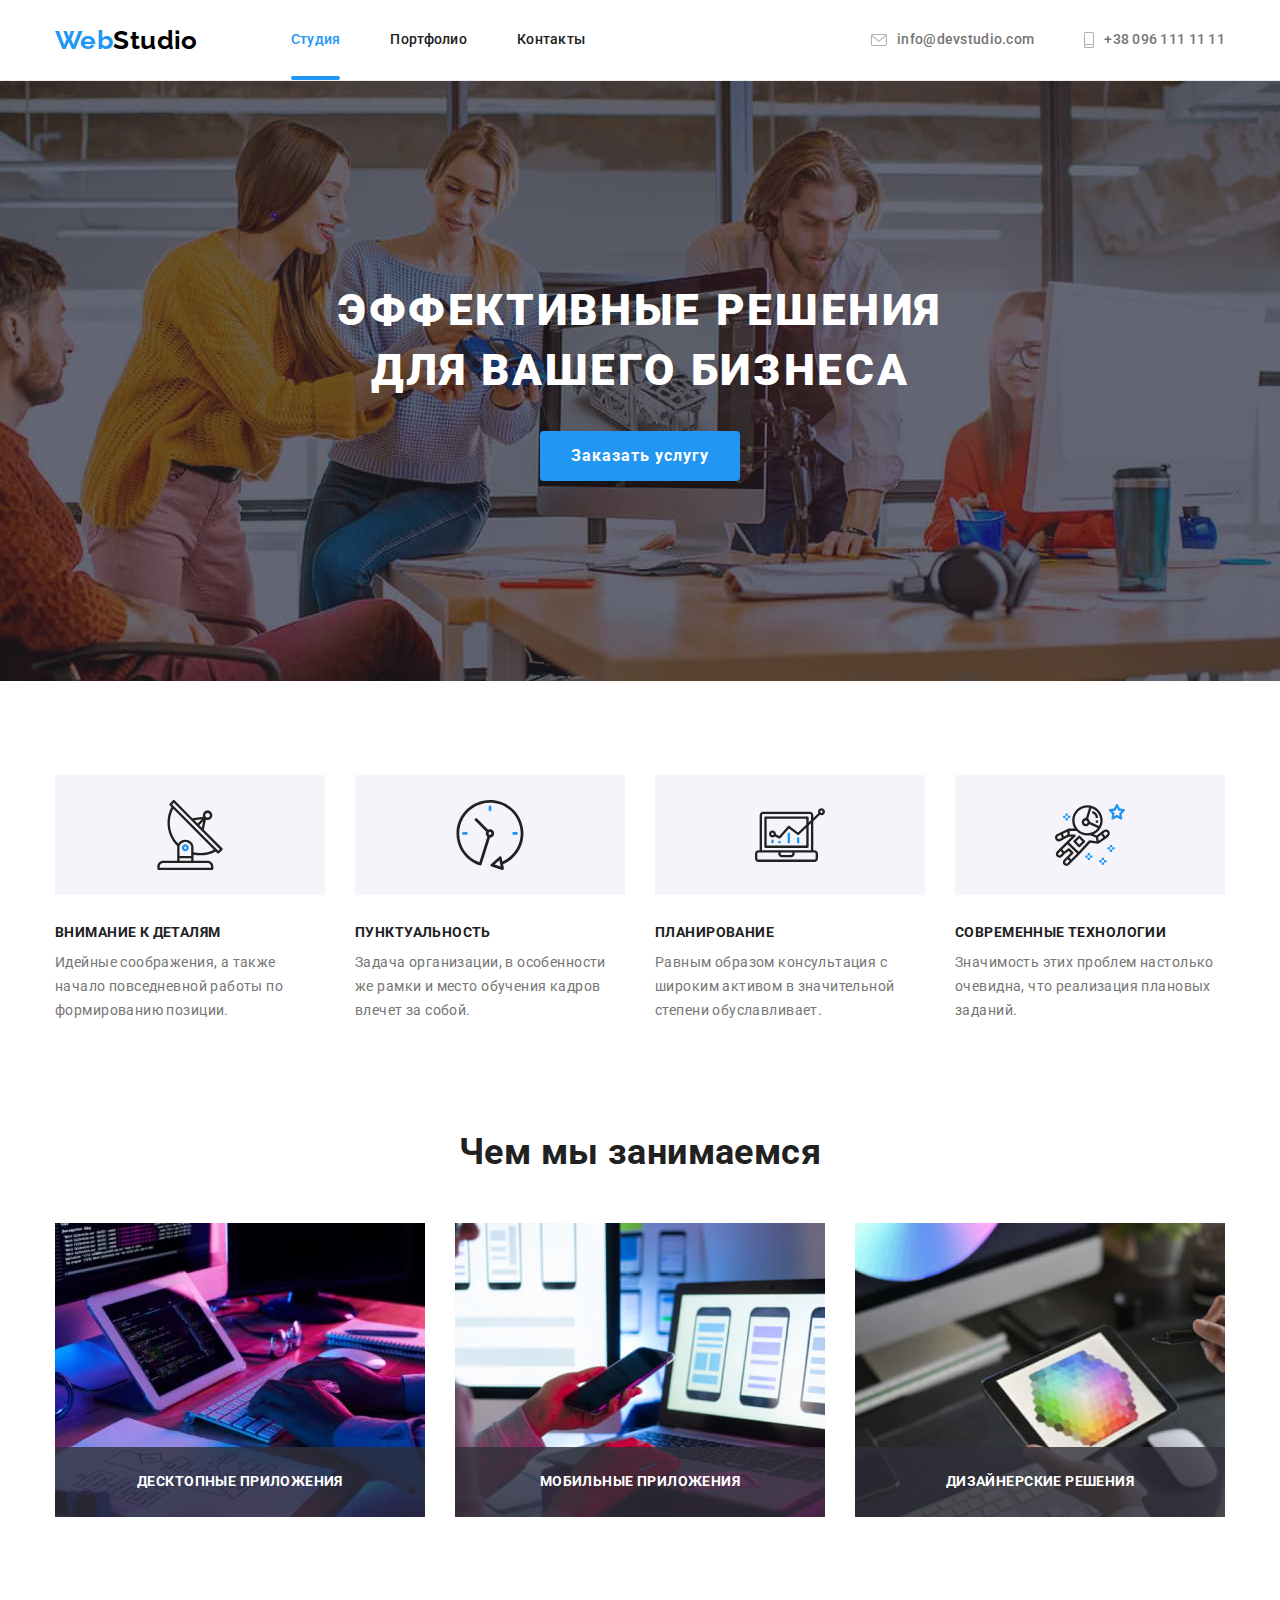
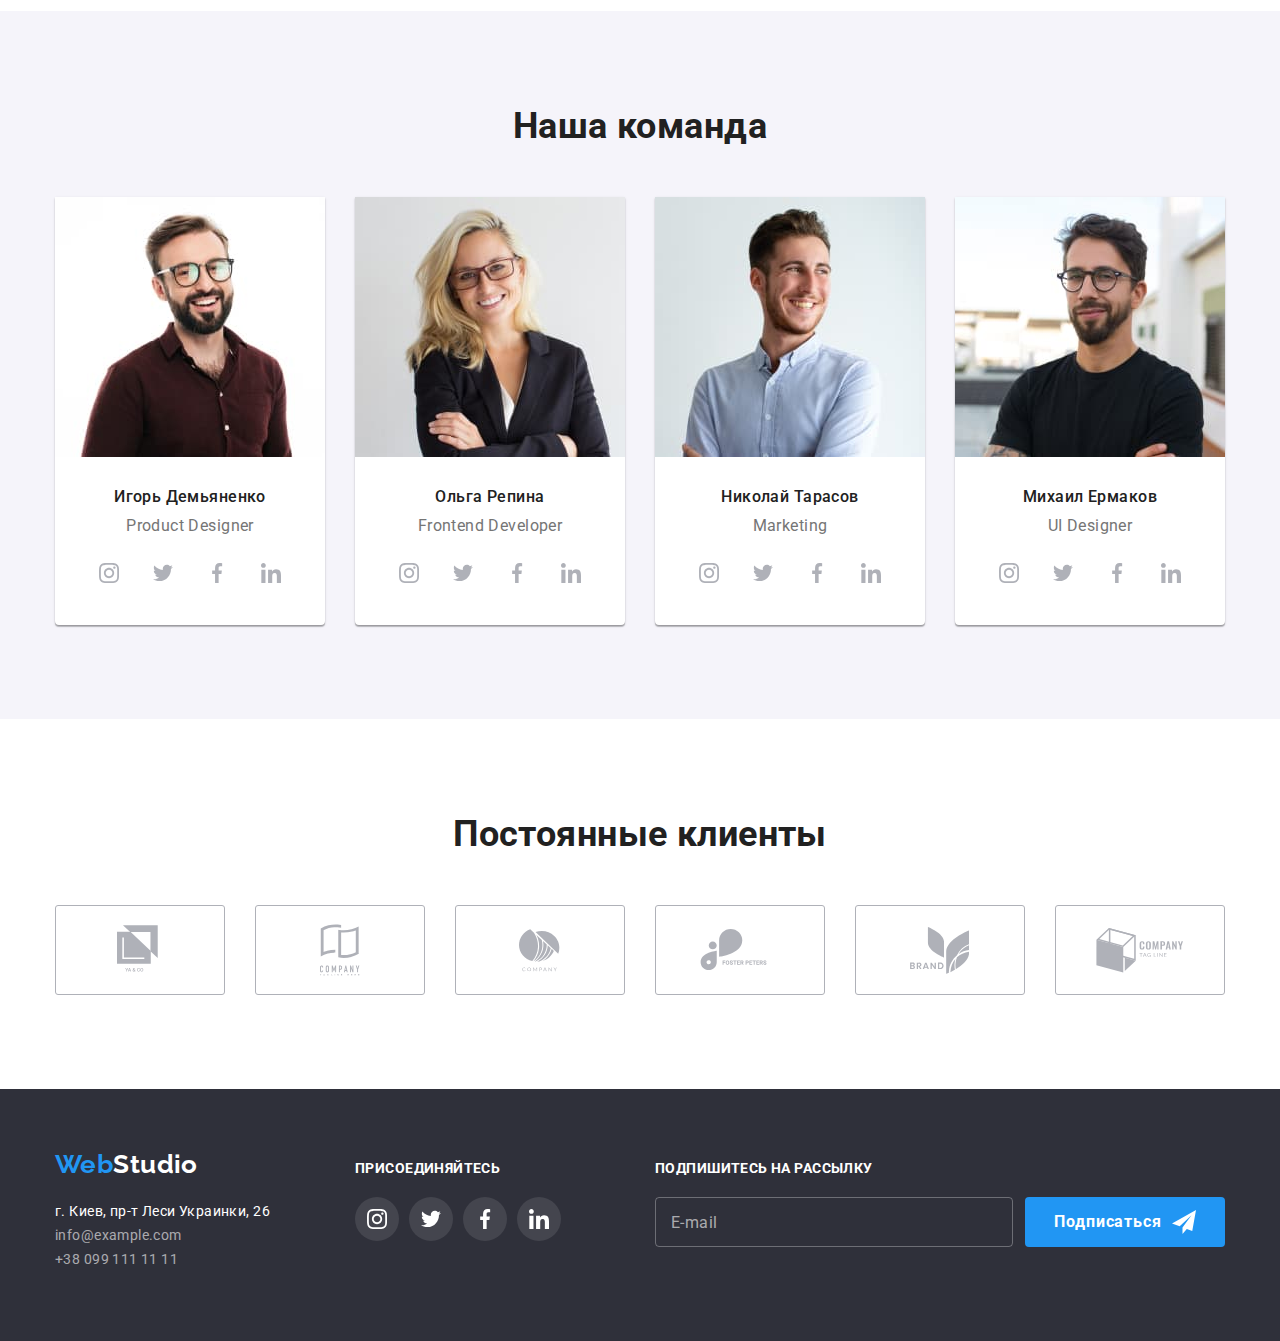
==== commit 9c303102: "Правки" ====
--- a/index.html
+++ b/index.html
@@ -136,19 +136,19 @@
           <ul class="list grid">
             <li class="operation__item grid__item">
               <div class="operation__blok">
-                <img src="./images/about/box1.jpg" alt="Компьютер." width="370" height="294" />
+                <img srcset="./images/about/box1.jpg 1x, ./images/about/box1@2.jpg 2x" src="./images/about/box1.jpg" alt="Компьютер." width="370" height="294" />
                 <p class="operation__caption">Десктопные приложения</p>
               </div>
             </li>
             <li class="operation__item grid__item">
               <div class="operation__blok">
-                <img src="./images/about/box2.jpg" alt="Смартфон" width="370" height="294" />
+                <img srcset="./images/about/box2.jpg 1x, ./images/about/box2@2.jpg 2x" src="./images/about/box2.jpg" alt="Смартфон" width="370" height="294" />
                 <p class="operation__caption">Мобильные приложения</p>
               </div>
             </li>
             <li class="operation__item grid__item">
               <div class="operation__blok">
-                <img src="./images/about/box3.jpg" alt="Планшет" width="370" height="294" />
+                <img srcset="./images/about/box3.jpg 1x, ./images/about/box3@2.jpg 2x" src="./images/about/box3.jpg" alt="Дизайн" width="370" height="294" />
                 <p class="operation__caption">Дизайнерские решения</p>
               </div>
             </li>
@@ -162,7 +162,7 @@
           <h2 class="title">Наша команда</h2>
           <ul class="list grid">
             <li class="team__item grid__item">
-              <img src="./images/photo/img1.jpg" class="team__img" alt="Дизайнер продукта" />
+              <img srcset="./images/photo/img1.jpg 1x, ./images/photo/img1@2.jpg 2x" src="./images/photo/img1.jpg" class="team__img" alt="Дизайнер продукта" />
               <h3 class="team__name">Игорь Демьяненко</h3>
               <p class="team__text">Product Designer</p>
               <ul class="team-social__list list">
@@ -197,7 +197,7 @@
               </ul>
             </li>
             <li class="team__item grid__item">
-              <img src="./images/photo/img2.jpg" class="team__img" alt="Разработчик" />
+              <img srcset="./images/photo/img2.jpg 1x, ./images/photo/img2@2.jpg 2x" src="./images/photo/img2.jpg" class="team__img" alt="Разработчик" />
               <h3 class="team__name">Ольга Репина</h3>
               <p class="team__text">Frontend Developer</p>
               <ul class="team-social__list list">
@@ -232,7 +232,7 @@
               </ul>
             </li>
             <li class="team__item grid__item">
-              <img src="./images/photo/img3.jpg" class="team__img" alt="Маркетолог" />
+              <img srcset="./images/photo/img3.jpg 1x, ./images/photo/img3@2.jpg 2x" src="./images/photo/img3.jpg" class="team__img" alt="Маркетолог" />
               <h3 class="team__name">Николай Тарасов</h3>
               <p class="team__text">Marketing</p>
               <ul class="team-social__list list">
@@ -267,7 +267,7 @@
               </ul>
             </li>
             <li class="team__item grid__item">
-              <img src="./images/photo/img4.jpg" class="team__img" alt="Конструктор пользовательского интерфейса" />
+              <img srcset="./images/photo/img4.jpg 1x, ./images/photo/img4@2.jpg 2x" src="./images/photo/img4.jpg" class="team__img" alt="Конструктор пользовательского интерфейса" />
               <h3 class="team__name">Михаил Ермаков</h3>
               <p class="team__text">UI Designer</p>
               <ul class="team-social__list list">
@@ -475,7 +475,7 @@
     </div>
 
     <script src="./js/modal.js"></script>
-    <script src="./js/menu.js"></script>
+    <script src="./js/mobile-menu.js"></script>
     <script src="./js/submit-user-data.js"></script>
   </body>
 </html>
--- a/css/main.min.css
+++ b/css/main.min.css
@@ -1,2 +1,2 @@
-:root{--grid-item: 1;--timing-function: cubic-bezier(0.4, 0, 0.2, 1)}h1,h2,h3,h4,h5,h6,p{margin-top:0}img{display:block;max-width:100%;height:auto}body{font-family:Roboto,sans-serif;font-size:14px;background-color:white;color:#212121;letter-spacing:0.03em}textarea{resize:none}.link{font-style:normal;text-decoration:none}.list{list-style:none;margin:0;padding:0}.container{padding:0 15px;margin-left:auto;margin-right:auto}@media screen and (min-width: 768px){.container{width:100%}}@media screen and (min-width: 1200px){.container{width:1200px}}.section{padding:94px 0}.title{font-weight:700;font-size:36px;line-height:1.17;text-align:center;margin-bottom:50px}.text-hidden{position:absolute !important;clip:rect(1px 1px 1px 1px);clip:rect(1px, 1px, 1px, 1px);padding:0 !important;border:0 !important;height:1px !important;width:1px !important;overflow:hidden}.logo{font-family:Raleway;font-weight:700;font-size:26px;line-height:1.19}.logo--color{color:#2196f3}.grid{display:-webkit-box;display:-ms-flexbox;display:flex;-ms-flex-wrap:wrap;flex-wrap:wrap;margin-left:-30px;margin-top:-30px}.grid__item{-ms-flex-preferred-size:calc((100% - 30px * var(--grid-item)) / var(--grid-item));flex-basis:calc((100% - 30px * var(--grid-item)) / var(--grid-item));margin-left:30px;margin-top:30px}.btn{width:200px;font-family:inherit;font-weight:700;font-size:16px;line-height:1.87;-webkit-box-align:center;-ms-flex-align:center;align-items:center;letter-spacing:0.06em;color:white;padding:10px;background:#2196f3;border-radius:4px;border:none;-webkit-transition-property:background-color, cursor;transition-property:background-color, cursor;-webkit-transition-duration:250ms;transition-duration:250ms;-webkit-transition-timing-function:var(--timing-function);transition-timing-function:var(--timing-function)}.btn:hover{background-color:#188ce8;cursor:pointer}.page-header{border-bottom:1px solid #ececec}@media screen and (min-width: 769px){.page-header{display:-webkit-box;display:-ms-flexbox;display:flex}.page-header .container{height:80px;-webkit-box-pack:start;-ms-flex-pack:start;justify-content:flex-start}}@media screen and (min-width: 660px) and (max-width: 1200px){.page-header .container{height:80px;-webkit-box-pack:justify;-ms-flex-pack:justify;justify-content:space-between}}@media screen and (max-width: 660px){.page-header .container{height:60px;-webkit-box-pack:justify;-ms-flex-pack:justify;justify-content:space-between}}.page-header .container{display:-webkit-box;display:-ms-flexbox;display:flex;-webkit-box-align:center;-ms-flex-align:center;align-items:center}.page-header__logo{color:black}@media screen and (min-width: 660px){.page-header .close-btn{opacity:0;pointer-events:none;display:none}}@media screen and (max-width: 660px){.nav{opacity:0;pointer-events:none;display:none}}.site-nav{display:-webkit-box;display:-ms-flexbox;display:flex;-webkit-box-align:center;-ms-flex-align:center;align-items:center;height:80px}@media screen and (min-width: 769px){.site-nav{margin-left:93px}}.site-nav .site-nav__item:not(:last-child){margin-right:50px}.site-nav__link{display:block;padding-top:7px;padding-bottom:7px;font-weight:500;line-height:1.14;letter-spacing:0.02em;color:inherit;-webkit-transition-property:color;transition-property:color;-webkit-transition-duration:250ms;transition-duration:250ms;-webkit-transition-timing-function:var(--timing-function);transition-timing-function:var(--timing-function)}.site-nav__link:hover,.site-nav__link:focus{color:#2196f3}.current{display:-webkit-box;display:-ms-flexbox;display:flex;-webkit-box-orient:vertical;-webkit-box-direction:normal;-ms-flex-direction:column;flex-direction:column;-webkit-box-pack:center;-ms-flex-pack:center;justify-content:center;position:relative;color:#2196f3;height:100%}.current::after{content:'';position:absolute;bottom:0;height:4px;width:100%;border:solid 2px #2196f3;border-radius:2px}.address{display:-webkit-box;display:-ms-flexbox;display:flex}@media screen and (max-width: 660px){.address{opacity:0;pointer-events:none;display:none}}@media screen and (min-width: 660px) and (max-width: 1200px){.address{-webkit-box-orient:vertical;-webkit-box-direction:normal;-ms-flex-direction:column;flex-direction:column;font-size:12px;line-height:1.16}}@media screen and (min-width: 769px){.address{margin-left:auto}.address .address__item:not(:last-child){margin-right:50px}}.address__link{display:-webkit-box;display:-ms-flexbox;display:flex;-webkit-box-align:center;-ms-flex-align:center;align-items:center;padding-top:7px;padding-bottom:7px;color:#757575;font-weight:500;line-height:1.14;letter-spacing:0.02em;-webkit-transition-property:color;transition-property:color;-webkit-transition-duration:250ms;transition-duration:250ms;-webkit-transition-timing-function:var(--timing-function);transition-timing-function:var(--timing-function)}.address__link:hover,.address__link:focus{color:#2196f3}.address__icon{margin-right:10px;fill:#afb1b8;-webkit-transition-property:fill;transition-property:fill;-webkit-transition-duration:250ms;transition-duration:250ms;-webkit-transition-timing-function:var(--timing-function);transition-timing-function:var(--timing-function)}.address__link:hover .address__icon,.address__link:focus .address__icon{fill:#2196f3}.page-header__btn{display:none}@media screen and (max-width: 660px){.page-header__btn{display:block;border:none;background-color:transparent;padding-top:6px}}.page-header__btn:hover .page-header__icon,.page-header__btn:focus .page-header__icon{fill:#2196f3}@media screen and (max-width: 660px){.hidden-itm{opacity:0;pointer-events:none;display:none}.show-itm{opacity:1;pointer-events:visible;display:block}}@media screen and (min-width: 660px){.page-header__soc{opacity:0;pointer-events:none;display:none}}.show-header{position:fixed;z-index:50;top:0;left:0;width:100vw;height:100vh;background-color:#fff}.show-header .container{height:100%;padding-left:40px;padding-top:48px;padding-bottom:48px;-webkit-box-orient:vertical;-webkit-box-direction:normal;-ms-flex-direction:column;flex-direction:column;-webkit-box-align:start;-ms-flex-align:start;align-items:flex-start}.show-header .container .close-btn{border:none;margin-right:15px;margin-top:10px}.show-header .container .site-nav{-webkit-box-orient:vertical;-webkit-box-direction:normal;-ms-flex-direction:column;flex-direction:column;-webkit-box-align:start;-ms-flex-align:start;align-items:flex-start;font-weight:500;font-size:40px;line-height:1.17;letter-spacing:0.02em}.show-header .container .site-nav .current::after{display:none}.show-header .container .address{display:-webkit-box;display:-ms-flexbox;display:flex;-webkit-box-orient:vertical;-webkit-box-direction:reverse;-ms-flex-direction:column-reverse;flex-direction:column-reverse;margin-top:auto;margin-bottom:64px}.show-header .container .address__mail{margin-top:18px;font-weight:500;font-size:24px;line-height:1.16;letter-spacing:0.02em;color:#757575}.show-header .container .address__tel{font-weight:500;font-size:34px;line-height:1.8;letter-spacing:0.02em;color:#2196f3}.show-header .container .address__icon{display:none}.show-header .container .page-header__soc{display:-webkit-box;display:-ms-flexbox;display:flex}.show-header .container .page-header__soc>li:not(:last-child){padding-right:10px;border-right:1px solid rgba(33,33,33,0.3)}.show-header .container .page-header__soc>li:not(:first-child){padding-left:10px}.show-header .container .page-header__soc .page-header__link{font-weight:500;font-size:18px;line-height:1.22;letter-spacing:0.02em;color:#2196f3}.page-footer{background-color:#2f303a}@media (min-width: 769px){.page-footer{height:252px}.page-footer .container{display:-webkit-box;display:-ms-flexbox;display:flex;-webkit-box-pack:justify;-ms-flex-pack:justify;justify-content:space-between}}@media (min-width: 481px) and (max-width: 768px){.page-footer .container{display:-webkit-box;display:-ms-flexbox;display:flex;-ms-flex-pack:distribute;justify-content:space-around;-ms-flex-wrap:wrap;flex-wrap:wrap}}@media (max-width: 480px){.page-footer{padding:60px 15px}}.page-footer__logo{display:block;color:white;margin-bottom:20px}.page-footer__title{font-weight:bold;font-size:14px;line-height:1.14;text-transform:uppercase;margin-bottom:20px;color:#ffffff}@media (min-width: 769px){.requisites{padding-top:60px;width:calc((50% - 45px) / 2)}}@media (min-width: 481px) and (max-width: 768px){.requisites{padding-top:60px;text-align:center}}@media (max-width: 480px){.requisites{width:100%;text-align:center}}.requisites__link{line-height:1.71;color:white;-webkit-transition-property:color;transition-property:color;-webkit-transition-duration:250ms;transition-duration:250ms;-webkit-transition-timing-function:var(--timing-function);transition-timing-function:var(--timing-function)}.requisites__link:hover,.requisites__link:focus{color:#2196f3}.contacts-link{line-height:1.71;color:rgba(255,255,255,0.6);margin-top:9px;-webkit-transition-property:color;transition-property:color;-webkit-transition-duration:250ms;transition-duration:250ms;-webkit-transition-timing-function:var(--timing-function);transition-timing-function:var(--timing-function)}.contacts-link:hover,.contacts-link:focus{color:#2196f3}@media (min-width: 769px){.social{padding-top:72px;width:calc((50% - 45px) / 2)}}@media (min-width: 481px) and (max-width: 768px){.social{padding-top:65px;text-align:center}}@media (max-width: 480px){.social{margin-top:60px;width:100%;text-align:center}}.social__list{display:-webkit-box;display:-ms-flexbox;display:flex}@media (max-width: 480px){.social__list{-webkit-box-pack:center;-ms-flex-pack:center;justify-content:center}}.social__list .social__item:not(:last-child){margin-right:10px}.social__link{display:-webkit-box;display:-ms-flexbox;display:flex;-webkit-box-pack:center;-ms-flex-pack:center;justify-content:center;-webkit-box-align:center;-ms-flex-align:center;align-items:center;width:44px;height:44px;background-color:rgba(255,255,255,0.1);background-repeat:no-repeat;background-position:center;border-radius:50%;-webkit-transition-property:background-color;transition-property:background-color;-webkit-transition-duration:250ms;transition-duration:250ms;-webkit-transition-timing-function:var(--timing-function);transition-timing-function:var(--timing-function)}.social__link:hover,.social__link:focus{background-color:#2196f3}.social__icon{fill:white}@media (min-width: 769px){.mailing__blok{padding-top:72px}}@media (min-width: 481px) and (max-width: 768px){.mailing__blok{margin-top:60px;text-align:center}}@media (max-width: 480px){.mailing__blok{margin-top:60px;width:100%;text-align:center}}.filed-mail{height:50px;margin-right:12px;background-color:var(--bgc-dark);color:white;padding:15px;font-size:16px;line-height:1.25;letter-spacing:0.03em;border:1px solid rgba(255,255,255,0.3);border-radius:4px}@media (min-width: 769px){.filed-mail{width:130px}}@media (min-width: 869px){.filed-mail{width:200px}}@media (min-width: 1000px){.filed-mail{width:300px}}@media (min-width: 1200px){.filed-mail{width:358px}}@media (min-width: 481px) and (max-width: 768px){.filed-mail{width:450px;margin-bottom:20px}}@media (max-width: 480px){.filed-mail{width:100%;margin-bottom:20px}}.filed-mail::-webkit-input-placeholder{padding-top:15px;padding-bottom:15px;font-size:16px;line-height:1.25;letter-spacing:0.03em;color:rgba(255,255,255,0.6)}.filed-mail:-ms-input-placeholder{padding-top:15px;padding-bottom:15px;font-size:16px;line-height:1.25;letter-spacing:0.03em;color:rgba(255,255,255,0.6)}.filed-mail::-ms-input-placeholder{padding-top:15px;padding-bottom:15px;font-size:16px;line-height:1.25;letter-spacing:0.03em;color:rgba(255,255,255,0.6)}.filed-mail::placeholder{padding-top:15px;padding-bottom:15px;font-size:16px;line-height:1.25;letter-spacing:0.03em;color:rgba(255,255,255,0.6)}.mailing__form{display:-webkit-box;display:-ms-flexbox;display:flex}@media (min-width: 769px){.mailing__form{-webkit-box-orient:horizontal;-webkit-box-direction:normal;-ms-flex-direction:row;flex-direction:row}}@media (min-width: 481px) and (max-width: 768px){.mailing__form{-webkit-box-orient:vertical;-webkit-box-direction:normal;-ms-flex-direction:column;flex-direction:column;-webkit-box-align:center;-ms-flex-align:center;align-items:center}.mailing__form button{margin-bottom:60px}}@media (max-width: 480px){.mailing__form{-webkit-box-orient:vertical;-webkit-box-direction:normal;-ms-flex-direction:column;flex-direction:column;-webkit-box-align:center;-ms-flex-align:center;align-items:center}}.mailing__form button{display:-webkit-box;display:-ms-flexbox;display:flex;-webkit-box-align:center;-ms-flex-align:center;align-items:center;-webkit-box-pack:center;-ms-flex-pack:center;justify-content:center}.mailing__icon{margin-left:10px}.hero{text-align:center;background-color:#afb1b8;background-image:-webkit-gradient(linear, left top, right top, from(rgba(47,48,58,0.4)), to(rgba(47,48,58,0.4)));background-image:linear-gradient(to right, rgba(47,48,58,0.4), rgba(47,48,58,0.4))}.hero__overlay{display:-webkit-box;display:-ms-flexbox;display:flex;-webkit-box-align:center;-ms-flex-align:center;align-items:center;margin-left:auto;margin-right:auto;background-repeat:no-repeat;background-position:center;background-size:cover}@media screen and (min-width: 480px){.hero__overlay{width:480px}}@media screen and (max-width: 480px){.hero__overlay{height:400px;background-image:-webkit-gradient(linear, left top, right top, from(rgba(47,48,58,0.4)), to(rgba(47,48,58,0.4))),url(../images/bg/hero-mob.jpg);background-image:linear-gradient(to right, rgba(47,48,58,0.4), rgba(47,48,58,0.4)),url(../images/bg/hero-mob.jpg)}}@media screen and (min-width: 481px) and (max-width: 768px){.hero__overlay{height:400px;background-image:-webkit-gradient(linear, left top, right top, from(rgba(47,48,58,0.4)), to(rgba(47,48,58,0.4))),url(../images/bg/hero-tab.jpg);background-image:linear-gradient(to right, rgba(47,48,58,0.4), rgba(47,48,58,0.4)),url(../images/bg/hero-tab.jpg)}}@media screen and (min-width: 769px){.hero__overlay{width:100%;height:600px;background-image:-webkit-gradient(linear, left top, right top, from(rgba(47,48,58,0.4)), to(rgba(47,48,58,0.4))),url(../images/bg/hero-bg.jpg);background-image:linear-gradient(to right, rgba(47,48,58,0.4), rgba(47,48,58,0.4)),url(../images/bg/hero-bg.jpg)}}@media screen and (min-width: 1600px){.hero__overlay{width:1600px}}.hero__overlay .container{display:-webkit-box;display:-ms-flexbox;display:flex;-webkit-box-pack:center;-ms-flex-pack:center;justify-content:center}@media screen and (min-width: 400px) and (max-width: 768px){.hero__content{width:360px}}@media screen and (min-width: 768px){.hero__content{width:607px}}@media screen and (min-width: 1070px){.hero__content{width:calc(100% / 12 * 7)}}.hero__title{margin-top:0;margin-bottom:30px;font-weight:900;letter-spacing:0.06em;text-transform:uppercase;color:white}@media (max-width: 480px){.hero__title{font-size:26px;line-height:1.61}}@media (min-width: 481px) and (max-width: 768px){.hero__title{font-size:26px;line-height:1.61}}@media (min-width: 769px){.hero__title{font-size:44px;line-height:1.36}}.backdrop{position:fixed;top:0;left:0;opacity:1;width:100vw;height:100vh;background-color:rgba(0,0,0,0.2);-webkit-transition-property:opacity;transition-property:opacity;-webkit-transition-duration:300ms;transition-duration:300ms;-webkit-transition-timing-function:linear;transition-timing-function:linear}.order-modal{position:absolute;top:50%;left:50%;min-width:528px;min-height:581px;-webkit-transform:scale(1) translate(-50%, -50%);transform:scale(1) translate(-50%, -50%);background-color:white;-webkit-box-shadow:0px 1px 3px rgba(0,0,0,0.12),0px 1px 1px rgba(0,0,0,0.14),0px 2px 1px rgba(0,0,0,0.2);box-shadow:0px 1px 3px rgba(0,0,0,0.12),0px 1px 1px rgba(0,0,0,0.14),0px 2px 1px rgba(0,0,0,0.2);border-radius:4px;-webkit-transition-property:-webkit-transform;transition-property:-webkit-transform;transition-property:transform;transition-property:transform, -webkit-transform;-webkit-transition-duration:300ms;transition-duration:300ms;-webkit-transition-timing-function:linear;transition-timing-function:linear}@media screen and (max-width: 768px){.order-modal{min-width:450px;min-height:609px}}@media screen and (max-width: 452px){.order-modal{min-width:385px;min-height:400px}}.is-hidden{opacity:0;pointer-events:none;-webkit-transition-property:opacity;transition-property:opacity;-webkit-transition-duration:300ms;transition-duration:300ms;-webkit-transition-timing-function:linear;transition-timing-function:linear}.is-hidden .order-modal{-webkit-transform:scale(0);transform:scale(0);-webkit-transition-property:-webkit-transform;transition-property:-webkit-transform;transition-property:transform;transition-property:transform, -webkit-transform;-webkit-transition-duration:300ms;transition-duration:300ms;-webkit-transition-timing-function:linear;transition-timing-function:linear}.close-btn{display:-webkit-box;display:-ms-flexbox;display:flex;-webkit-box-pack:center;-ms-flex-pack:center;justify-content:center;-webkit-box-align:center;-ms-flex-align:center;align-items:center;position:absolute;top:8px;right:8px;width:30px;height:30px;padding:0;background-color:white;border:1px solid rgba(0,0,0,0.1);border-radius:50%;-webkit-transition-property:border-color;transition-property:border-color;-webkit-transition-duration:250ms;transition-duration:250ms;-webkit-transition-timing-function:var(--timing-function);transition-timing-function:var(--timing-function)}.close-btn:hover .close-btn__icon{fill:#2196f3}.user-data-form{display:-webkit-inline-box;display:-ms-inline-flexbox;display:inline-flex;-webkit-box-orient:vertical;-webkit-box-direction:normal;-ms-flex-direction:column;flex-direction:column;padding:40px}.user-data-form label{font-size:14px;line-height:1.16;letter-spacing:0.01em;color:#757575}.order-modal__title{font-weight:700;font-size:20px;line-height:1.15;text-align:center;letter-spacing:0.03em;margin-bottom:12px}.order-modal__icon{position:absolute;left:12px;bottom:11px;-webkit-transition-property:fill;transition-property:fill;-webkit-transition-duration:250ms;transition-duration:250ms;-webkit-transition-timing-function:var(--timing-function);transition-timing-function:var(--timing-function)}.order-modal__filed{display:-webkit-box;display:-ms-flexbox;display:flex;-webkit-box-orient:vertical;-webkit-box-direction:normal;-ms-flex-direction:column;flex-direction:column;position:relative;margin-bottom:10px}.order-modal__filed label{margin-bottom:4px}.order-modal__filed input{display:-webkit-box;display:-ms-flexbox;display:flex;-webkit-box-align:center;-ms-flex-align:center;align-items:center;height:40px;padding-left:42px;font-size:16px;line-height:1.25;letter-spacing:0.03em;border:1px solid rgba(33,33,33,0.2);border-radius:4px;-webkit-transition-property:border;transition-property:border;-webkit-transition-duration:250ms;transition-duration:250ms;-webkit-transition-timing-function:var(--timing-function);transition-timing-function:var(--timing-function)}.order-modal__filed input:focus{border-color:#2196f3;outline:none}.order-modal__comment{padding:12px 16px;font-size:16px;line-height:1.25;letter-spacing:0.03em;border:1px solid rgba(33,33,33,0.2);border-radius:4px}.order-modal__comment:focus{border-color:#2196f3;outline:none}.order-modal__comment::-webkit-input-placeholder{font-size:14px;line-height:1.14;letter-spacing:0.01em;color:rgba(117,117,117,0.5)}.order-modal__comment:-ms-input-placeholder{font-size:14px;line-height:1.14;letter-spacing:0.01em;color:rgba(117,117,117,0.5)}.order-modal__comment::-ms-input-placeholder{font-size:14px;line-height:1.14;letter-spacing:0.01em;color:rgba(117,117,117,0.5)}.order-modal__comment::placeholder{font-size:14px;line-height:1.14;letter-spacing:0.01em;color:rgba(117,117,117,0.5)}.user-data-form input:focus+.order-modal__icon{fill:#2196f3}.order-modal__check label{display:-webkit-box;display:-ms-flexbox;display:flex;-webkit-box-align:center;-ms-flex-align:center;align-items:center;-webkit-box-pack:center;-ms-flex-pack:center;justify-content:center;margin-top:10px;margin-bottom:30px;font-size:14px;line-height:1.71;letter-spacing:0.03em}@media screen and (max-width: 768px){.order-modal__check label{font-size:12px;line-height:1.16}}.order-modal_checkbox{appearance:none;-webkit-appearance:none;-moz-appearance:none;position:absolute}.check-icon{display:inline-block;width:16px;height:15px;margin-right:8px;border:2px solid #212121;border-radius:2px;background-color:white;background-image:url();-webkit-transition-property:border, background-color, background-image;transition-property:border, background-color, background-image;-webkit-transition-duration:250ms;transition-duration:250ms;-webkit-transition-timing-function:var(--timing-function);transition-timing-function:var(--timing-function)}.order-modal_checkbox:checked+.check-icon{border:none;background-color:#2196f3;background-image:url(../images/icons/check.svg)}.accord{margin-left:4px;color:#2196f3}.user-data-form .btn{margin-left:auto;margin-right:auto}@media screen and (max-width: 480px){.features__item{--grid-item: 1}}@media screen and (min-width: 481px) and (max-width: 768px){.features__item{--grid-item: 2}}@media screen and (min-width: 769px){.features__item{--grid-item: 4}}.features__blok{display:-webkit-box;display:-ms-flexbox;display:flex;-webkit-box-pack:center;-ms-flex-pack:center;justify-content:center;-webkit-box-align:center;-ms-flex-align:center;align-items:center;height:120px;margin-bottom:30px;background-color:#f5f4fa}.features__title{font-weight:700;font-size:14px;line-height:1.14;text-transform:uppercase;margin-bottom:10px}@media screen and (max-width: 480px){.features__title{text-align:center}}.features__text{line-height:1.71;color:#757575}.section.features{padding-bottom:0}@media screen and (max-width: 769px){.section.features{padding-bottom:60px}}.operation{display:none}@media screen and (min-width: 769px){.operation{display:block}}.operation__item{--grid-item: 3}.operation__blok{position:relative}.operation__caption{width:100%;height:70px;position:absolute;bottom:0;margin-bottom:0;display:-webkit-box;display:-ms-flexbox;display:flex;-webkit-box-pack:center;-ms-flex-pack:center;justify-content:center;-webkit-box-align:center;-ms-flex-align:center;align-items:center;background-color:rgba(47,48,58,0.8);font-weight:700;font-size:14px;line-height:1.14;letter-spacing:0.03em;text-transform:uppercase;color:white}.team{background-color:#f5f4fa}.team__item{display:-webkit-box;display:-ms-flexbox;display:flex;-webkit-box-orient:vertical;-webkit-box-direction:normal;-ms-flex-direction:column;flex-direction:column;-webkit-box-align:center;-ms-flex-align:center;align-items:center;text-align:center;padding-bottom:30px;background-color:white;-webkit-box-shadow:0px 1px 3px rgba(0,0,0,0.12),0px 1px 1px rgba(0,0,0,0.14),0px 2px 1px rgba(0,0,0,0.2);box-shadow:0px 1px 3px rgba(0,0,0,0.12),0px 1px 1px rgba(0,0,0,0.14),0px 2px 1px rgba(0,0,0,0.2);border-radius:0px 0px 4px 4px}@media screen and (min-width: 539px){.team__item{--grid-item: 1;width:100%}}@media screen and (min-width: 540px) and (max-width: 768px){.team__item{--grid-item: 2}}@media screen and (min-width: 769px){.team__item{--grid-item: 4}}.team__img{margin-bottom:30px}.team__name{font-weight:500;font-size:16px;line-height:1.19;margin-bottom:10px}.team__text{font-size:16px;line-height:1.19;color:#757575;margin-bottom:16px}.team-social__list{width:206px;display:-webkit-box;display:-ms-flexbox;display:flex;-webkit-box-pack:justify;-ms-flex-pack:justify;justify-content:space-between}.team-social__link{display:-webkit-box;display:-ms-flexbox;display:flex;-webkit-box-pack:center;-ms-flex-pack:center;justify-content:center;-webkit-box-align:center;-ms-flex-align:center;align-items:center;width:44px;height:44px;border-radius:50%;-webkit-transition-property:background-color;transition-property:background-color;-webkit-transition-duration:250ms;transition-duration:250ms;-webkit-transition-timing-function:var(--timing-function);transition-timing-function:var(--timing-function)}.team-social__link:hover,.team-social__link:focus{background-color:#2196f3}.team-social__icon{fill:#afb1b8;-webkit-transition-property:fill;transition-property:fill;-webkit-transition-duration:250ms;transition-duration:250ms;-webkit-transition-timing-function:var(--timing-function);transition-timing-function:var(--timing-function)}.team-social__link:hover .team-social__icon,.team-social__link:focus .team-social__icon{fill:white}.client__item{height:90px}@media screen and (max-width: 480px){.client__item{--grid-item: 2}}@media screen and (min-width: 481px) and (max-width: 768px){.client__item{--grid-item: 3}}@media screen and (min-width: 769px){.client__item{--grid-item: 6}}.client__link{display:-webkit-box;display:-ms-flexbox;display:flex;-webkit-box-pack:center;-ms-flex-pack:center;justify-content:center;-webkit-box-align:center;-ms-flex-align:center;align-items:center;border:1px solid #afb1b8;border-radius:3px;width:100%;height:100%;-webkit-transition-property:border-color;transition-property:border-color;-webkit-transition-duration:250ms;transition-duration:250ms;-webkit-transition-timing-function:var(--timing-function);transition-timing-function:var(--timing-function)}.client__link:hover,.client__link:focus{border-color:#2196f3}.client__icon{fill:#afb1b8;-webkit-transition-property:fill;transition-property:fill;-webkit-transition-duration:250ms;transition-duration:250ms;-webkit-transition-timing-function:var(--timing-function);transition-timing-function:var(--timing-function)}.client__link:hover .client__icon,.client__link:focus .client__icon{fill:#2196f3}.project__item{--grid-item: 3;border-bottom:1px solid #eeeeee}@media screen and (max-width: 480px){.project__item{--grid-item: 1}.project__item img{width:100%}}@media screen and (min-width: 481px) and (max-width: 768px){.project__item{--grid-item: 2;width:100%}}.project__face{position:relative;overflow:hidden}.project__overlay{position:absolute;height:100%;display:-webkit-box;display:-ms-flexbox;display:flex;-webkit-box-align:center;-ms-flex-align:center;align-items:center;background-color:rgba(33,150,243,0.9);padding-left:24px;padding-right:24px;font-size:18px;line-height:1.6;color:white;-webkit-transition-property:-webkit-transform;transition-property:-webkit-transform;transition-property:transform;transition-property:transform, -webkit-transform;-webkit-transition-duration:400ms;transition-duration:400ms;-webkit-transition-timing-function:linear;transition-timing-function:linear}.show-overlay:hover .project__overlay{-webkit-transform:translateY(-100%);transform:translateY(-100%)}.project__text{padding:0 24px;margin-top:20px}.project__name{font-weight:700;font-size:18px;line-height:2;letter-spacing:0.06em;color:#212121;margin-bottom:4px}.project__caption{font-size:16px;line-height:1.87;color:#757575;margin-bottom:0}.project__link{display:block;padding-bottom:20px;-webkit-transition-property:-webkit-box-shadow;transition-property:-webkit-box-shadow;transition-property:box-shadow;transition-property:box-shadow, -webkit-box-shadow;-webkit-transition-duration:250ms;transition-duration:250ms;-webkit-transition-timing-function:var(--timing-function);transition-timing-function:var(--timing-function)}.project__link:hover,.project__link:focus{-webkit-box-shadow:0px 1px 1px rgba(0,0,0,0.12),0px 4px 4px rgba(0,0,0,0.06),1px 4px 6px rgba(0,0,0,0.16);box-shadow:0px 1px 1px rgba(0,0,0,0.12),0px 4px 4px rgba(0,0,0,0.06),1px 4px 6px rgba(0,0,0,0.16)}.buttons-block{display:-webkit-box;display:-ms-flexbox;display:flex;-ms-flex-wrap:wrap;flex-wrap:wrap;-webkit-box-pack:center;-ms-flex-pack:center;justify-content:center;margin-bottom:50px}@media screen and (max-width: 645px){.buttons-block{-webkit-box-pack:start;-ms-flex-pack:start;justify-content:start}}.buttons-block>li:last-child .button{margin-right:0}.button{background-color:#f5f4fa;border-radius:4px;border:none;padding:6px 22px;font-family:inherit;font-weight:500;font-size:16px;line-height:1.62;letter-spacing:0.03em;margin-right:8px;-webkit-transition-property:background-color, cursor, color, -webkit-box-shadow;transition-property:background-color, cursor, color, -webkit-box-shadow;transition-property:background-color, cursor, color, box-shadow;transition-property:background-color, cursor, color, box-shadow, -webkit-box-shadow;-webkit-transition-duration:250ms;transition-duration:250ms;-webkit-transition-timing-function:var(--timing-function);transition-timing-function:var(--timing-function)}@media screen and (max-width: 645px){.button{margin-bottom:15px}}.button:hover,.button:focus{cursor:pointer;background-color:#2196f3;color:white;-webkit-box-shadow:0px 3px 1px rgba(0,0,0,0.1),0px 1px 2px rgba(0,0,0,0.08),0px 2px 2px rgba(0,0,0,0.12);box-shadow:0px 3px 1px rgba(0,0,0,0.1),0px 1px 2px rgba(0,0,0,0.08),0px 2px 2px rgba(0,0,0,0.12)}
+:root{--grid-item: 1;--timing-function: cubic-bezier(0.4, 0, 0.2, 1)}h1,h2,h3,h4,h5,h6,p{margin-top:0}img{display:block;max-width:100%;height:auto}body{font-family:Roboto,sans-serif;font-size:14px;background-color:white;color:#212121;letter-spacing:0.03em}textarea{resize:none}.link{font-style:normal;text-decoration:none}.list{list-style:none;margin:0;padding:0}.container{min-width:320px;padding:0 15px;margin-left:auto;margin-right:auto}@media screen and (min-width: 768px){.container{width:100%}}@media screen and (min-width: 1200px){.container{max-width:1200px}}.section{padding:94px 0}.title{font-weight:700;font-size:36px;line-height:1.17;text-align:center;margin-bottom:50px}.text-hidden{position:absolute !important;clip:rect(1px 1px 1px 1px);clip:rect(1px, 1px, 1px, 1px);padding:0 !important;border:0 !important;height:1px !important;width:1px !important;overflow:hidden}.logo{font-family:Raleway;font-weight:700;font-size:26px;line-height:1.19}.logo--color{color:#2196f3}.grid{display:-webkit-box;display:-ms-flexbox;display:flex;-ms-flex-wrap:wrap;flex-wrap:wrap;margin-left:-30px;margin-top:-30px}.grid__item{-ms-flex-preferred-size:calc((100% - 30px * var(--grid-item)) / var(--grid-item));flex-basis:calc((100% - 30px * var(--grid-item)) / var(--grid-item));margin-left:30px;margin-top:30px}.btn{width:200px;font-family:inherit;font-weight:700;font-size:16px;line-height:1.87;-webkit-box-align:center;-ms-flex-align:center;align-items:center;letter-spacing:0.06em;color:white;padding:10px;background:#2196f3;border-radius:4px;border:none;-webkit-transition-property:background-color, cursor;transition-property:background-color, cursor;-webkit-transition-duration:250ms;transition-duration:250ms;-webkit-transition-timing-function:var(--timing-function);transition-timing-function:var(--timing-function)}.btn:hover{background-color:#188ce8;cursor:pointer}.page-header{border-bottom:1px solid #ececec}@media screen and (min-width: 769px){.page-header{display:-webkit-box;display:-ms-flexbox;display:flex}.page-header .container{height:80px;-webkit-box-pack:start;-ms-flex-pack:start;justify-content:flex-start}}@media screen and (min-width: 660px) and (max-width: 1200px){.page-header .container{height:80px;-webkit-box-pack:justify;-ms-flex-pack:justify;justify-content:space-between}}@media screen and (max-width: 660px){.page-header .container{height:60px;-webkit-box-pack:justify;-ms-flex-pack:justify;justify-content:space-between}}.page-header .container{display:-webkit-box;display:-ms-flexbox;display:flex;-webkit-box-align:center;-ms-flex-align:center;align-items:center}.page-header__logo{color:black}@media screen and (min-width: 660px){.page-header .close-btn{opacity:0;pointer-events:none;display:none}}@media screen and (max-width: 660px){.nav{opacity:0;pointer-events:none;display:none}}.site-nav{display:-webkit-box;display:-ms-flexbox;display:flex;-webkit-box-align:center;-ms-flex-align:center;align-items:center;height:80px}@media screen and (min-width: 769px){.site-nav{margin-left:93px}}.site-nav .site-nav__item:not(:last-child){margin-right:50px}.site-nav__link{display:block;padding-top:7px;padding-bottom:7px;font-weight:500;line-height:1.14;letter-spacing:0.02em;color:inherit;-webkit-transition-property:color;transition-property:color;-webkit-transition-duration:250ms;transition-duration:250ms;-webkit-transition-timing-function:var(--timing-function);transition-timing-function:var(--timing-function)}.site-nav__link:hover,.site-nav__link:focus{color:#2196f3}.current{display:-webkit-box;display:-ms-flexbox;display:flex;-webkit-box-orient:vertical;-webkit-box-direction:normal;-ms-flex-direction:column;flex-direction:column;-webkit-box-pack:center;-ms-flex-pack:center;justify-content:center;position:relative;color:#2196f3;height:100%}.current::after{content:'';position:absolute;bottom:0;height:4px;width:100%;border:solid 2px #2196f3;border-radius:2px}.address{display:-webkit-box;display:-ms-flexbox;display:flex}@media screen and (max-width: 660px){.address{opacity:0;pointer-events:none;display:none}}@media screen and (min-width: 660px) and (max-width: 1200px){.address{-webkit-box-orient:vertical;-webkit-box-direction:normal;-ms-flex-direction:column;flex-direction:column;font-size:12px;line-height:1.16}}@media screen and (min-width: 769px){.address{margin-left:auto}.address .address__item:not(:last-child){margin-right:50px}}.address__link{display:-webkit-box;display:-ms-flexbox;display:flex;-webkit-box-align:center;-ms-flex-align:center;align-items:center;padding-top:7px;padding-bottom:7px;color:#757575;font-weight:500;line-height:1.14;letter-spacing:0.02em;-webkit-transition-property:color;transition-property:color;-webkit-transition-duration:250ms;transition-duration:250ms;-webkit-transition-timing-function:var(--timing-function);transition-timing-function:var(--timing-function)}.address__link:hover,.address__link:focus{color:#2196f3}.address__icon{margin-right:10px;fill:#afb1b8;-webkit-transition-property:fill;transition-property:fill;-webkit-transition-duration:250ms;transition-duration:250ms;-webkit-transition-timing-function:var(--timing-function);transition-timing-function:var(--timing-function)}.address__link:hover .address__icon,.address__link:focus .address__icon{fill:#2196f3}.page-header__btn{display:none}@media screen and (max-width: 660px){.page-header__btn{display:block;border:none;background-color:transparent;padding-top:6px}}.page-header__btn:hover .page-header__icon,.page-header__btn:focus .page-header__icon{fill:#2196f3}@media screen and (max-width: 660px){.hidden-itm{opacity:0;pointer-events:none;display:none}.show-itm{opacity:1;pointer-events:visible;display:block}}@media screen and (min-width: 660px){.page-header__soc{opacity:0;pointer-events:none;display:none}}.show-header{position:fixed;z-index:50;top:0;left:0;width:100vw;height:100vh;background-color:#fff}.show-header .container{height:100%;padding-left:40px;padding-top:48px;padding-bottom:48px;-webkit-box-orient:vertical;-webkit-box-direction:normal;-ms-flex-direction:column;flex-direction:column;-webkit-box-align:start;-ms-flex-align:start;align-items:flex-start}.show-header .container .close-btn{border:none;margin-right:15px;margin-top:10px}.show-header .container .site-nav{-webkit-box-orient:vertical;-webkit-box-direction:normal;-ms-flex-direction:column;flex-direction:column;-webkit-box-align:start;-ms-flex-align:start;align-items:flex-start;font-weight:500;font-size:40px;line-height:1.17;letter-spacing:0.02em}.show-header .container .site-nav .current::after{display:none}.show-header .container .address{display:-webkit-box;display:-ms-flexbox;display:flex;-webkit-box-orient:vertical;-webkit-box-direction:reverse;-ms-flex-direction:column-reverse;flex-direction:column-reverse;margin-top:auto;margin-bottom:64px}.show-header .container .address__mail{margin-top:18px;font-weight:500;font-size:24px;line-height:1.16;letter-spacing:0.02em;color:#757575}.show-header .container .address__tel{font-weight:500;font-size:34px;line-height:1.8;letter-spacing:0.02em;color:#2196f3}.show-header .container .address__icon{display:none}.show-header .container .page-header__soc{display:-webkit-box;display:-ms-flexbox;display:flex}.show-header .container .page-header__soc>li:not(:last-child){padding-right:10px;border-right:1px solid rgba(33,33,33,0.3)}.show-header .container .page-header__soc>li:not(:first-child){padding-left:10px}.show-header .container .page-header__soc .page-header__link{font-weight:500;font-size:18px;line-height:1.22;letter-spacing:0.02em;color:#2196f3}.page-footer{background-color:#2f303a}@media (min-width: 769px){.page-footer{height:252px}.page-footer .container{display:-webkit-box;display:-ms-flexbox;display:flex;-webkit-box-pack:justify;-ms-flex-pack:justify;justify-content:space-between}}@media (min-width: 481px) and (max-width: 768px){.page-footer .container{display:-webkit-box;display:-ms-flexbox;display:flex;-ms-flex-pack:distribute;justify-content:space-around;-ms-flex-wrap:wrap;flex-wrap:wrap}}@media (max-width: 480px){.page-footer{padding:60px 15px}}.page-footer__logo{display:block;color:white;margin-bottom:20px}.page-footer__title{font-weight:bold;font-size:14px;line-height:1.14;text-transform:uppercase;margin-bottom:20px;color:#ffffff}@media (min-width: 769px){.requisites{padding-top:60px;width:calc((50% - 45px) / 2)}}@media (min-width: 481px) and (max-width: 768px){.requisites{padding-top:60px;text-align:center}}@media (max-width: 480px){.requisites{width:100%;text-align:center}}.requisites__link{line-height:1.71;color:white;-webkit-transition-property:color;transition-property:color;-webkit-transition-duration:250ms;transition-duration:250ms;-webkit-transition-timing-function:var(--timing-function);transition-timing-function:var(--timing-function)}.requisites__link:hover,.requisites__link:focus{color:#2196f3}.contacts-link{line-height:1.71;color:rgba(255,255,255,0.6);margin-top:9px;-webkit-transition-property:color;transition-property:color;-webkit-transition-duration:250ms;transition-duration:250ms;-webkit-transition-timing-function:var(--timing-function);transition-timing-function:var(--timing-function)}.contacts-link:hover,.contacts-link:focus{color:#2196f3}@media (min-width: 769px){.social{padding-top:72px;width:calc((50% - 45px) / 2)}}@media (min-width: 481px) and (max-width: 768px){.social{padding-top:65px;text-align:center}}@media (max-width: 480px){.social{margin-top:60px;width:100%;text-align:center}}.social__list{display:-webkit-box;display:-ms-flexbox;display:flex}@media (max-width: 480px){.social__list{-webkit-box-pack:center;-ms-flex-pack:center;justify-content:center}}.social__list .social__item:not(:last-child){margin-right:10px}.social__link{display:-webkit-box;display:-ms-flexbox;display:flex;-webkit-box-pack:center;-ms-flex-pack:center;justify-content:center;-webkit-box-align:center;-ms-flex-align:center;align-items:center;width:44px;height:44px;background-color:rgba(255,255,255,0.1);background-repeat:no-repeat;background-position:center;border-radius:50%;-webkit-transition-property:background-color;transition-property:background-color;-webkit-transition-duration:250ms;transition-duration:250ms;-webkit-transition-timing-function:var(--timing-function);transition-timing-function:var(--timing-function)}.social__link:hover,.social__link:focus{background-color:#2196f3}.social__icon{fill:white}@media (min-width: 769px){.mailing__blok{padding-top:72px}}@media (min-width: 481px) and (max-width: 768px){.mailing__blok{margin-top:60px;text-align:center}}@media (max-width: 480px){.mailing__blok{margin-top:60px;width:100%;text-align:center}}.filed-mail{height:50px;margin-right:12px;background-color:var(--bgc-dark);color:white;padding:15px;font-size:16px;line-height:1.25;letter-spacing:0.03em;border:1px solid rgba(255,255,255,0.3);border-radius:4px}@media (min-width: 769px){.filed-mail{width:130px}}@media (min-width: 869px){.filed-mail{width:200px}}@media (min-width: 1000px){.filed-mail{width:300px}}@media (min-width: 1200px){.filed-mail{width:358px}}@media (min-width: 481px) and (max-width: 768px){.filed-mail{width:450px;margin-bottom:20px}}@media (max-width: 480px){.filed-mail{width:100%;margin-bottom:20px}}.filed-mail::-webkit-input-placeholder{padding-top:15px;padding-bottom:15px;font-size:16px;line-height:1.25;letter-spacing:0.03em;color:rgba(255,255,255,0.6)}.filed-mail:-ms-input-placeholder{padding-top:15px;padding-bottom:15px;font-size:16px;line-height:1.25;letter-spacing:0.03em;color:rgba(255,255,255,0.6)}.filed-mail::-ms-input-placeholder{padding-top:15px;padding-bottom:15px;font-size:16px;line-height:1.25;letter-spacing:0.03em;color:rgba(255,255,255,0.6)}.filed-mail::placeholder{padding-top:15px;padding-bottom:15px;font-size:16px;line-height:1.25;letter-spacing:0.03em;color:rgba(255,255,255,0.6)}.mailing__form{display:-webkit-box;display:-ms-flexbox;display:flex}@media (min-width: 769px){.mailing__form{-webkit-box-orient:horizontal;-webkit-box-direction:normal;-ms-flex-direction:row;flex-direction:row}}@media (min-width: 481px) and (max-width: 768px){.mailing__form{-webkit-box-orient:vertical;-webkit-box-direction:normal;-ms-flex-direction:column;flex-direction:column;-webkit-box-align:center;-ms-flex-align:center;align-items:center}.mailing__form button{margin-bottom:60px}}@media (max-width: 480px){.mailing__form{-webkit-box-orient:vertical;-webkit-box-direction:normal;-ms-flex-direction:column;flex-direction:column;-webkit-box-align:center;-ms-flex-align:center;align-items:center}}.mailing__form button{display:-webkit-box;display:-ms-flexbox;display:flex;-webkit-box-align:center;-ms-flex-align:center;align-items:center;-webkit-box-pack:center;-ms-flex-pack:center;justify-content:center}.mailing__icon{margin-left:10px}.hero{text-align:center;background-color:#afb1b8;background-image:-webkit-gradient(linear, left top, right top, from(rgba(47,48,58,0.4)), to(rgba(47,48,58,0.4)));background-image:linear-gradient(to right, rgba(47,48,58,0.4), rgba(47,48,58,0.4))}.hero__overlay{display:-webkit-box;display:-ms-flexbox;display:flex;-webkit-box-align:center;-ms-flex-align:center;align-items:center;margin-left:auto;margin-right:auto;background-repeat:no-repeat;background-position:center;background-size:cover}@media screen and (min-width: 480px){.hero__overlay{width:480px}}@media screen and (max-width: 480px){.hero__overlay{height:400px;background-image:-webkit-gradient(linear, left top, right top, from(rgba(47,48,58,0.4)), to(rgba(47,48,58,0.4))),url("../images/bg/hero-mob.jpg");background-image:linear-gradient(to right, rgba(47,48,58,0.4), rgba(47,48,58,0.4)),url("../images/bg/hero-mob.jpg")}}@media screen and (max-width: 480px) and (min-device-pixel-ratio: 2), screen and (max-width: 480px) and (-webkit-min-device-pixel-ratio: 2), screen and (max-width: 480px) and (min-resolution: 192dpi), screen and (max-width: 480px) and (min-resolution: 2dppx){.hero__overlay{background-image:url("../images/bg/hero-mob@2.jpg")}}@media screen and (min-width: 481px) and (max-width: 768px){.hero__overlay{height:400px;background-image:-webkit-gradient(linear, left top, right top, from(rgba(47,48,58,0.4)), to(rgba(47,48,58,0.4))),url("../images/bg/hero-tab.jpg");background-image:linear-gradient(to right, rgba(47,48,58,0.4), rgba(47,48,58,0.4)),url("../images/bg/hero-tab.jpg")}}@media screen and (min-width: 481px) and (max-width: 768px) and (min-device-pixel-ratio: 2), screen and (min-width: 481px) and (max-width: 768px) and (-webkit-min-device-pixel-ratio: 2), screen and (min-width: 481px) and (max-width: 768px) and (min-resolution: 192dpi), screen and (min-width: 481px) and (max-width: 768px) and (min-resolution: 2dppx){.hero__overlay{background-image:url("../images/bg/hero-tab@2.jpg")}}@media screen and (min-width: 769px){.hero__overlay{width:100%;height:600px;background-image:-webkit-gradient(linear, left top, right top, from(rgba(47,48,58,0.4)), to(rgba(47,48,58,0.4))),url("../images/bg/hero-bg.jpg");background-image:linear-gradient(to right, rgba(47,48,58,0.4), rgba(47,48,58,0.4)),url("../images/bg/hero-bg.jpg")}}@media screen and (min-width: 769px) and (min-device-pixel-ratio: 2), screen and (min-width: 769px) and (-webkit-min-device-pixel-ratio: 2), screen and (min-width: 769px) and (min-resolution: 192dpi), screen and (min-width: 769px) and (min-resolution: 2dppx){.hero__overlay{background-image:url("../images/bg/hero-bg@2.jpg")}}@media screen and (min-width: 1600px){.hero__overlay{width:1600px}}.hero__overlay .container{display:-webkit-box;display:-ms-flexbox;display:flex;-webkit-box-pack:center;-ms-flex-pack:center;justify-content:center}@media screen and (min-width: 400px) and (max-width: 768px){.hero__content{width:360px}}@media screen and (min-width: 768px){.hero__content{width:607px}}@media screen and (min-width: 1070px){.hero__content{width:calc(100% / 12 * 7)}}.hero__title{margin-top:0;margin-bottom:30px;font-weight:900;letter-spacing:0.06em;text-transform:uppercase;color:white}@media (max-width: 480px){.hero__title{font-size:26px;line-height:1.61}}@media (min-width: 481px) and (max-width: 768px){.hero__title{font-size:26px;line-height:1.61}}@media (min-width: 769px){.hero__title{font-size:44px;line-height:1.36}}.backdrop{position:fixed;top:0;left:0;opacity:1;width:100vw;height:100vh;background-color:rgba(0,0,0,0.2);-webkit-transition-property:opacity;transition-property:opacity;-webkit-transition-duration:300ms;transition-duration:300ms;-webkit-transition-timing-function:linear;transition-timing-function:linear}.order-modal{position:absolute;top:50%;left:50%;min-width:528px;min-height:581px;-webkit-transform:scale(1) translate(-50%, -50%);transform:scale(1) translate(-50%, -50%);background-color:white;-webkit-box-shadow:0px 1px 3px rgba(0,0,0,0.12),0px 1px 1px rgba(0,0,0,0.14),0px 2px 1px rgba(0,0,0,0.2);box-shadow:0px 1px 3px rgba(0,0,0,0.12),0px 1px 1px rgba(0,0,0,0.14),0px 2px 1px rgba(0,0,0,0.2);border-radius:4px;-webkit-transition-property:-webkit-transform;transition-property:-webkit-transform;transition-property:transform;transition-property:transform, -webkit-transform;-webkit-transition-duration:300ms;transition-duration:300ms;-webkit-transition-timing-function:linear;transition-timing-function:linear}@media screen and (max-width: 768px){.order-modal{min-width:450px;min-height:609px}}@media screen and (max-width: 452px){.order-modal{min-width:385px;min-height:400px}}.is-hidden{opacity:0;pointer-events:none;-webkit-transition-property:opacity;transition-property:opacity;-webkit-transition-duration:300ms;transition-duration:300ms;-webkit-transition-timing-function:linear;transition-timing-function:linear}.is-hidden .order-modal{-webkit-transform:scale(0);transform:scale(0);-webkit-transition-property:-webkit-transform;transition-property:-webkit-transform;transition-property:transform;transition-property:transform, -webkit-transform;-webkit-transition-duration:300ms;transition-duration:300ms;-webkit-transition-timing-function:linear;transition-timing-function:linear}.close-btn{display:-webkit-box;display:-ms-flexbox;display:flex;-webkit-box-pack:center;-ms-flex-pack:center;justify-content:center;-webkit-box-align:center;-ms-flex-align:center;align-items:center;position:absolute;top:8px;right:8px;width:30px;height:30px;padding:0;background-color:white;border:1px solid rgba(0,0,0,0.1);border-radius:50%;-webkit-transition-property:border-color;transition-property:border-color;-webkit-transition-duration:250ms;transition-duration:250ms;-webkit-transition-timing-function:var(--timing-function);transition-timing-function:var(--timing-function)}.close-btn:hover .close-btn__icon{fill:#2196f3}.user-data-form{display:-webkit-inline-box;display:-ms-inline-flexbox;display:inline-flex;-webkit-box-orient:vertical;-webkit-box-direction:normal;-ms-flex-direction:column;flex-direction:column;padding:40px}.user-data-form label{font-size:14px;line-height:1.16;letter-spacing:0.01em;color:#757575}.order-modal__title{font-weight:700;font-size:20px;line-height:1.15;text-align:center;letter-spacing:0.03em;margin-bottom:12px}.order-modal__icon{position:absolute;left:12px;bottom:11px;-webkit-transition-property:fill;transition-property:fill;-webkit-transition-duration:250ms;transition-duration:250ms;-webkit-transition-timing-function:var(--timing-function);transition-timing-function:var(--timing-function)}.order-modal__filed{display:-webkit-box;display:-ms-flexbox;display:flex;-webkit-box-orient:vertical;-webkit-box-direction:normal;-ms-flex-direction:column;flex-direction:column;position:relative;margin-bottom:10px}.order-modal__filed label{margin-bottom:4px}.order-modal__filed input{display:-webkit-box;display:-ms-flexbox;display:flex;-webkit-box-align:center;-ms-flex-align:center;align-items:center;height:40px;padding-left:42px;font-size:16px;line-height:1.25;letter-spacing:0.03em;border:1px solid rgba(33,33,33,0.2);border-radius:4px;-webkit-transition-property:border;transition-property:border;-webkit-transition-duration:250ms;transition-duration:250ms;-webkit-transition-timing-function:var(--timing-function);transition-timing-function:var(--timing-function)}.order-modal__filed input:focus{border-color:#2196f3;outline:none}.order-modal__comment{padding:12px 16px;font-size:16px;line-height:1.25;letter-spacing:0.03em;border:1px solid rgba(33,33,33,0.2);border-radius:4px}.order-modal__comment:focus{border-color:#2196f3;outline:none}.order-modal__comment::-webkit-input-placeholder{font-size:14px;line-height:1.14;letter-spacing:0.01em;color:rgba(117,117,117,0.5)}.order-modal__comment:-ms-input-placeholder{font-size:14px;line-height:1.14;letter-spacing:0.01em;color:rgba(117,117,117,0.5)}.order-modal__comment::-ms-input-placeholder{font-size:14px;line-height:1.14;letter-spacing:0.01em;color:rgba(117,117,117,0.5)}.order-modal__comment::placeholder{font-size:14px;line-height:1.14;letter-spacing:0.01em;color:rgba(117,117,117,0.5)}.user-data-form input:focus+.order-modal__icon{fill:#2196f3}.order-modal__check label{display:-webkit-box;display:-ms-flexbox;display:flex;-webkit-box-align:center;-ms-flex-align:center;align-items:center;-webkit-box-pack:center;-ms-flex-pack:center;justify-content:center;margin-top:10px;margin-bottom:30px;font-size:14px;line-height:1.71;letter-spacing:0.03em}@media screen and (max-width: 768px){.order-modal__check label{font-size:12px;line-height:1.16}}.order-modal_checkbox{appearance:none;-webkit-appearance:none;-moz-appearance:none;position:absolute}.check-icon{display:inline-block;width:16px;height:15px;margin-right:8px;border:2px solid #212121;border-radius:2px;background-color:white;background-image:url();-webkit-transition-property:border, background-color, background-image;transition-property:border, background-color, background-image;-webkit-transition-duration:250ms;transition-duration:250ms;-webkit-transition-timing-function:var(--timing-function);transition-timing-function:var(--timing-function)}.order-modal_checkbox:checked+.check-icon{border:none;background-color:#2196f3;background-image:url(../images/icons/check.svg)}.accord{margin-left:4px;color:#2196f3}.user-data-form .btn{margin-left:auto;margin-right:auto}@media screen and (max-width: 480px){.features__item{--grid-item: 1}}@media screen and (min-width: 481px) and (max-width: 768px){.features__item{--grid-item: 2}}@media screen and (min-width: 769px){.features__item{--grid-item: 4}}.features__blok{display:-webkit-box;display:-ms-flexbox;display:flex;-webkit-box-pack:center;-ms-flex-pack:center;justify-content:center;-webkit-box-align:center;-ms-flex-align:center;align-items:center;height:120px;margin-bottom:30px;background-color:#f5f4fa}.features__title{font-weight:700;font-size:14px;line-height:1.14;text-transform:uppercase;margin-bottom:10px}@media screen and (max-width: 480px){.features__title{text-align:center}}.features__text{line-height:1.71;color:#757575}.section.features{padding-bottom:0}@media screen and (max-width: 769px){.section.features{padding-bottom:60px}}.operation{display:none}@media screen and (min-width: 769px){.operation{display:block}}.operation__item{--grid-item: 3}.operation__blok{position:relative}.operation__caption{width:100%;height:70px;position:absolute;bottom:0;margin-bottom:0;display:-webkit-box;display:-ms-flexbox;display:flex;-webkit-box-pack:center;-ms-flex-pack:center;justify-content:center;-webkit-box-align:center;-ms-flex-align:center;align-items:center;background-color:rgba(47,48,58,0.8);font-weight:700;font-size:14px;line-height:1.14;letter-spacing:0.03em;text-transform:uppercase;color:white}.team{background-color:#f5f4fa}.team__item{display:-webkit-box;display:-ms-flexbox;display:flex;-webkit-box-orient:vertical;-webkit-box-direction:normal;-ms-flex-direction:column;flex-direction:column;-webkit-box-align:center;-ms-flex-align:center;align-items:center;text-align:center;padding-bottom:30px;background-color:white;-webkit-box-shadow:0px 1px 3px rgba(0,0,0,0.12),0px 1px 1px rgba(0,0,0,0.14),0px 2px 1px rgba(0,0,0,0.2);box-shadow:0px 1px 3px rgba(0,0,0,0.12),0px 1px 1px rgba(0,0,0,0.14),0px 2px 1px rgba(0,0,0,0.2);border-radius:0px 0px 4px 4px}@media screen and (min-width: 539px){.team__item{--grid-item: 1;width:100%}}@media screen and (min-width: 540px) and (max-width: 768px){.team__item{--grid-item: 2}}@media screen and (min-width: 769px){.team__item{--grid-item: 4}}.team__img{margin-bottom:30px}.team__name{font-weight:500;font-size:16px;line-height:1.19;margin-bottom:10px}.team__text{font-size:16px;line-height:1.19;color:#757575;margin-bottom:16px}.team-social__list{width:206px;display:-webkit-box;display:-ms-flexbox;display:flex;-webkit-box-pack:justify;-ms-flex-pack:justify;justify-content:space-between}.team-social__link{display:-webkit-box;display:-ms-flexbox;display:flex;-webkit-box-pack:center;-ms-flex-pack:center;justify-content:center;-webkit-box-align:center;-ms-flex-align:center;align-items:center;width:44px;height:44px;border-radius:50%;-webkit-transition-property:background-color;transition-property:background-color;-webkit-transition-duration:250ms;transition-duration:250ms;-webkit-transition-timing-function:var(--timing-function);transition-timing-function:var(--timing-function)}.team-social__link:hover,.team-social__link:focus{background-color:#2196f3}.team-social__icon{fill:#afb1b8;-webkit-transition-property:fill;transition-property:fill;-webkit-transition-duration:250ms;transition-duration:250ms;-webkit-transition-timing-function:var(--timing-function);transition-timing-function:var(--timing-function)}.team-social__link:hover .team-social__icon,.team-social__link:focus .team-social__icon{fill:white}.client__item{height:90px}@media screen and (max-width: 480px){.client__item{--grid-item: 2}}@media screen and (min-width: 481px) and (max-width: 768px){.client__item{--grid-item: 3}}@media screen and (min-width: 769px){.client__item{--grid-item: 6}}.client__link{display:-webkit-box;display:-ms-flexbox;display:flex;-webkit-box-pack:center;-ms-flex-pack:center;justify-content:center;-webkit-box-align:center;-ms-flex-align:center;align-items:center;border:1px solid #afb1b8;border-radius:3px;width:100%;height:100%;-webkit-transition-property:border-color;transition-property:border-color;-webkit-transition-duration:250ms;transition-duration:250ms;-webkit-transition-timing-function:var(--timing-function);transition-timing-function:var(--timing-function)}.client__link:hover,.client__link:focus{border-color:#2196f3}.client__icon{fill:#afb1b8;-webkit-transition-property:fill;transition-property:fill;-webkit-transition-duration:250ms;transition-duration:250ms;-webkit-transition-timing-function:var(--timing-function);transition-timing-function:var(--timing-function)}.client__link:hover .client__icon,.client__link:focus .client__icon{fill:#2196f3}.project__item{--grid-item: 3;border-bottom:1px solid #eeeeee}@media screen and (max-width: 480px){.project__item{--grid-item: 1}.project__item img{width:100%}}@media screen and (min-width: 481px) and (max-width: 768px){.project__item{--grid-item: 2;width:100%}}.project__face{position:relative;overflow:hidden}.project__overlay{position:absolute;height:100%;display:-webkit-box;display:-ms-flexbox;display:flex;-webkit-box-align:center;-ms-flex-align:center;align-items:center;background-color:rgba(33,150,243,0.9);padding-left:24px;padding-right:24px;font-size:18px;line-height:1.6;color:white;-webkit-transition-property:-webkit-transform;transition-property:-webkit-transform;transition-property:transform;transition-property:transform, -webkit-transform;-webkit-transition-duration:400ms;transition-duration:400ms;-webkit-transition-timing-function:linear;transition-timing-function:linear}.show-overlay:hover .project__overlay{-webkit-transform:translateY(-100%);transform:translateY(-100%)}.project__text{padding:0 24px;margin-top:20px}.project__name{font-weight:700;font-size:18px;line-height:2;letter-spacing:0.06em;color:#212121;margin-bottom:4px}.project__caption{font-size:16px;line-height:1.87;color:#757575;margin-bottom:0}.project__link{display:block;padding-bottom:20px;-webkit-transition-property:-webkit-box-shadow;transition-property:-webkit-box-shadow;transition-property:box-shadow;transition-property:box-shadow, -webkit-box-shadow;-webkit-transition-duration:250ms;transition-duration:250ms;-webkit-transition-timing-function:var(--timing-function);transition-timing-function:var(--timing-function)}.project__link:hover,.project__link:focus{-webkit-box-shadow:0px 1px 1px rgba(0,0,0,0.12),0px 4px 4px rgba(0,0,0,0.06),1px 4px 6px rgba(0,0,0,0.16);box-shadow:0px 1px 1px rgba(0,0,0,0.12),0px 4px 4px rgba(0,0,0,0.06),1px 4px 6px rgba(0,0,0,0.16)}.buttons-block{display:-webkit-box;display:-ms-flexbox;display:flex;-ms-flex-wrap:wrap;flex-wrap:wrap;-webkit-box-pack:center;-ms-flex-pack:center;justify-content:center;margin-bottom:50px}@media screen and (max-width: 645px){.buttons-block{-webkit-box-pack:start;-ms-flex-pack:start;justify-content:start}}.buttons-block>li:last-child .button{margin-right:0}.button{background-color:#f5f4fa;border-radius:4px;border:none;padding:6px 22px;font-family:inherit;font-weight:500;font-size:16px;line-height:1.62;letter-spacing:0.03em;margin-right:8px;-webkit-transition-property:background-color, cursor, color, -webkit-box-shadow;transition-property:background-color, cursor, color, -webkit-box-shadow;transition-property:background-color, cursor, color, box-shadow;transition-property:background-color, cursor, color, box-shadow, -webkit-box-shadow;-webkit-transition-duration:250ms;transition-duration:250ms;-webkit-transition-timing-function:var(--timing-function);transition-timing-function:var(--timing-function)}@media screen and (max-width: 645px){.button{margin-bottom:15px}}.button:hover,.button:focus{cursor:pointer;background-color:#2196f3;color:white;-webkit-box-shadow:0px 3px 1px rgba(0,0,0,0.1),0px 1px 2px rgba(0,0,0,0.08),0px 2px 2px rgba(0,0,0,0.12);box-shadow:0px 3px 1px rgba(0,0,0,0.1),0px 1px 2px rgba(0,0,0,0.08),0px 2px 2px rgba(0,0,0,0.12)}
 /*# sourceMappingURL=main.min.css.map */